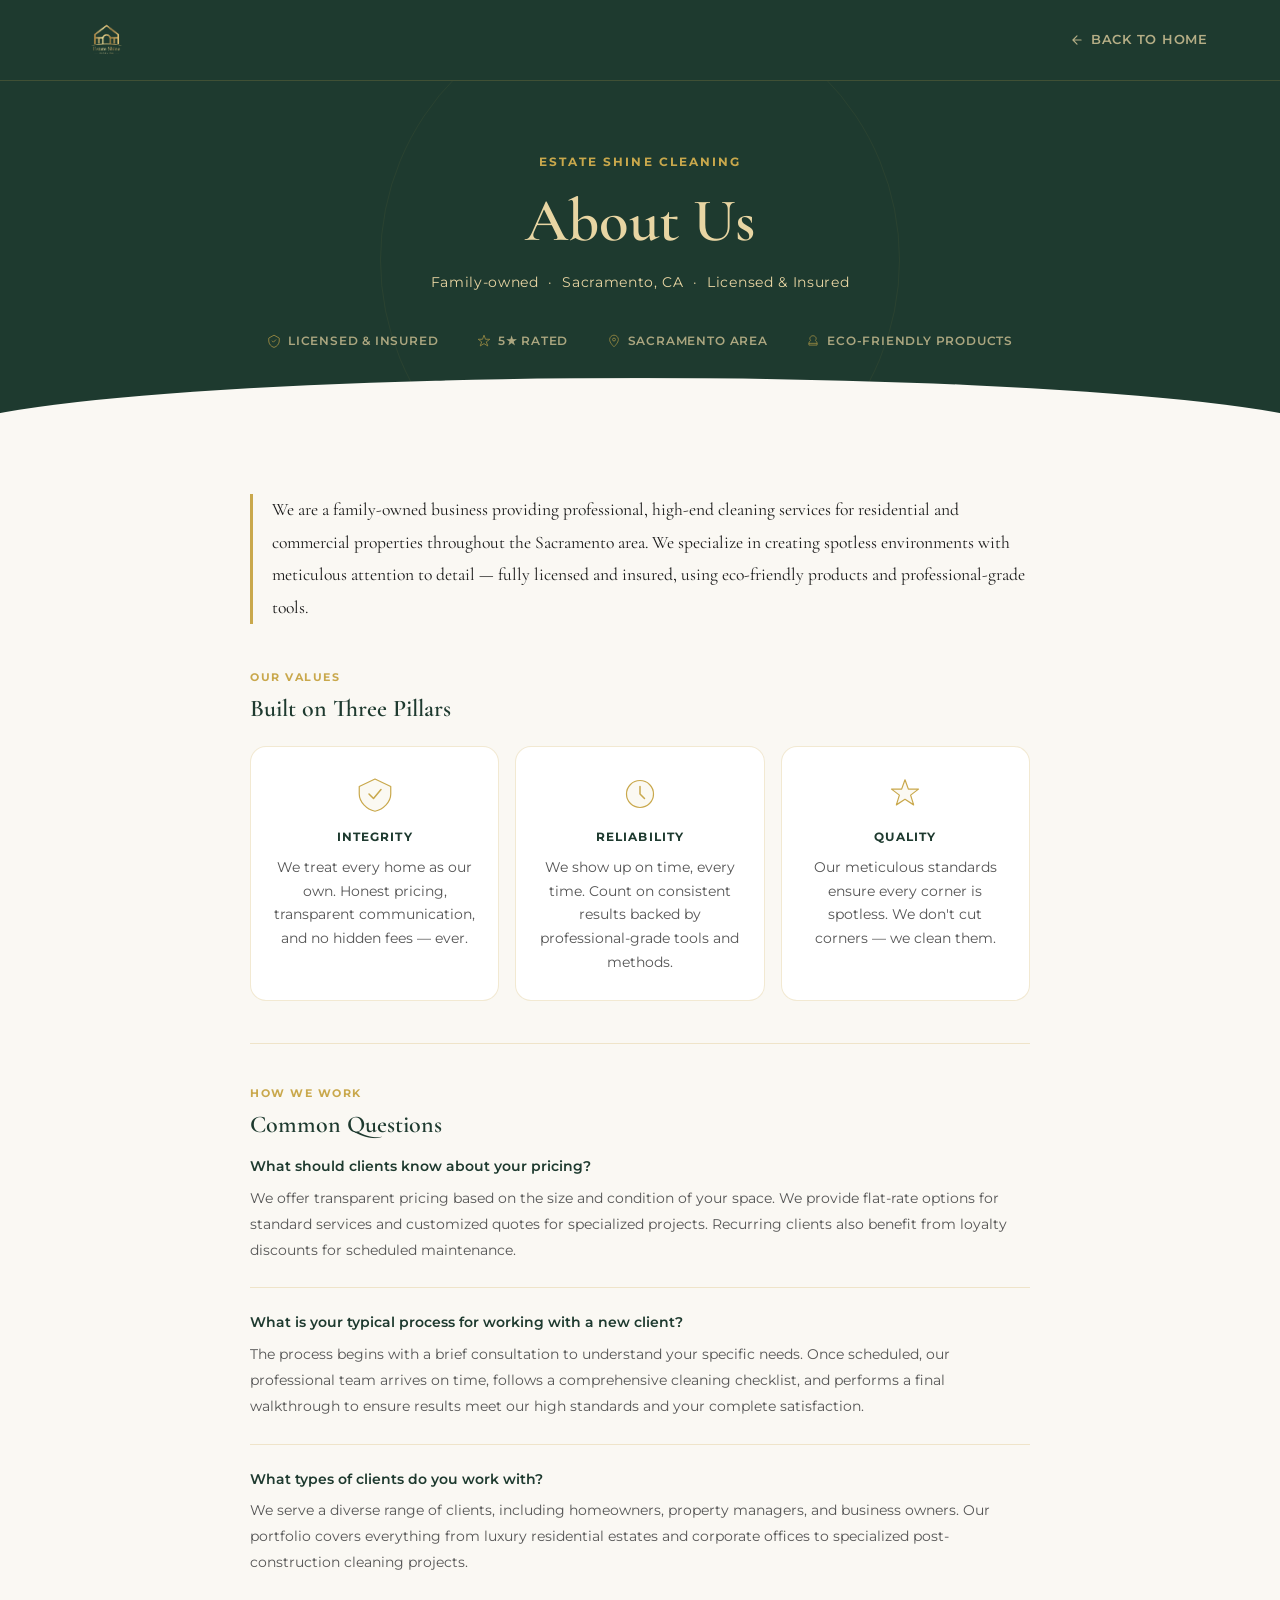
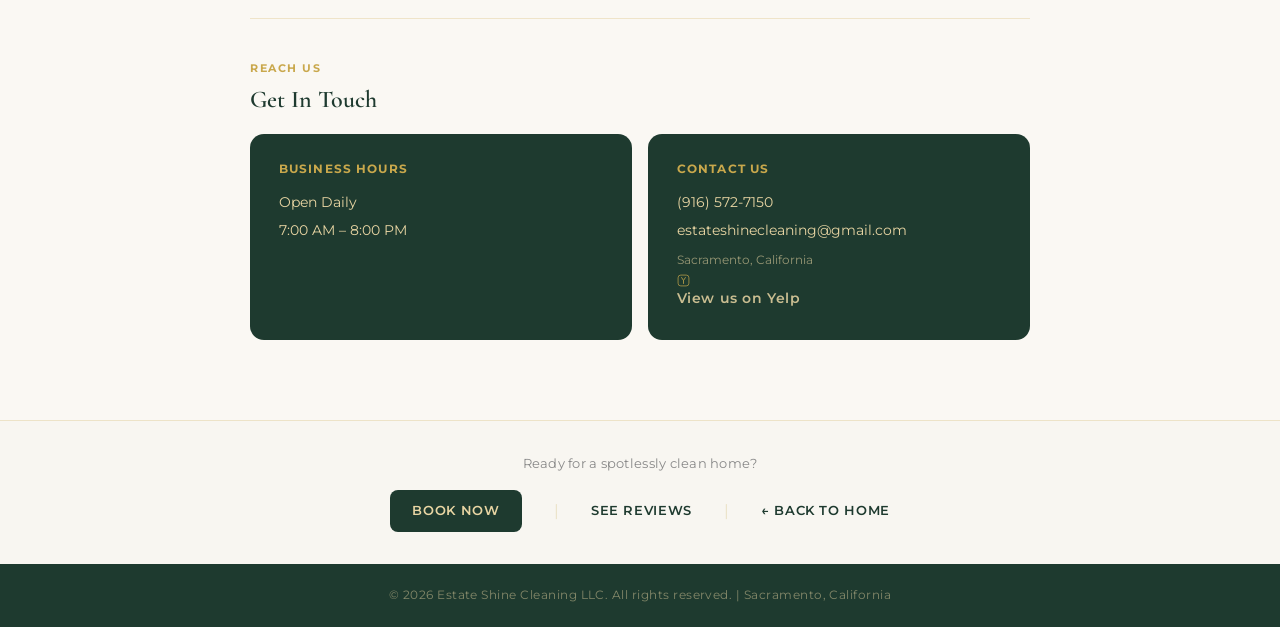
==== about-us.html @ bad4c937 "maybe last commit :)" ====
<!DOCTYPE html>
<html lang="en">
<head>
  <meta charset="UTF-8" />
  <meta name="viewport" content="width=device-width, initial-scale=1.0" />
  <meta name="description" content="About Estate Shine Cleaning — a family-owned, licensed and insured residential and commercial cleaning service based in Sacramento, CA." />
  <title>About Us | Estate Shine Cleaning</title>
  <link rel="icon" type="image/png" href="contnent/favicon.png">
  <link rel="apple-touch-icon" href="contnent/favicon.png">
  <link rel="preconnect" href="https://fonts.googleapis.com" />
  <link rel="preconnect" href="https://fonts.gstatic.com" crossorigin />
  <link href="https://fonts.googleapis.com/css2?family=Cormorant+Garamond:ital,wght@0,400;0,600;0,700;1,400;1,600;1,700&family=Montserrat:wght@300;400;500;600;700&display=swap" rel="stylesheet" />
  <link rel="stylesheet" href="style.css" />
  <style>
    /* ── Header ── */
    .legal-header {
      background: var(--color-green);
      padding: 0;
      position: sticky;
      top: 0;
      z-index: 100;
      border-bottom: 1px solid rgba(201, 168, 76, 0.2);
    }

    .legal-header__inner {
      max-width: var(--max-width);
      margin: 0 auto;
      padding: 0 2rem;
      height: 80px;
      display: flex;
      align-items: center;
      justify-content: space-between;
      gap: 1rem;
    }

    .legal-header__logo img {
      height: 48px;
      width: auto;
      display: block;
    }

    .legal-header__back {
      font-family: var(--font-sans);
      font-size: 0.8rem;
      font-weight: 600;
      letter-spacing: 0.06em;
      text-transform: uppercase;
      color: var(--color-gold-light);
      text-decoration: none;
      display: flex;
      align-items: center;
      gap: 7px;
      opacity: 0.75;
      transition: opacity var(--transition-fast), color var(--transition-fast);
    }

    .legal-header__back:hover {
      opacity: 1;
      color: var(--color-gold);
    }

    .legal-header__back svg { flex-shrink: 0; }

    /* ── Hero ── */
    .about-hero {
      background: var(--color-green);
      padding: 4.5rem 2rem 5.5rem;
      text-align: center;
      position: relative;
      overflow: hidden;
    }

    /* Decorative rings */
    .about-hero::before {
      content: '';
      position: absolute;
      top: 50%; left: 50%;
      transform: translate(-50%, -50%);
      width: 520px; height: 520px;
      border-radius: 50%;
      border: 1px solid rgba(201, 168, 76, 0.07);
      pointer-events: none;
    }

    /* Ellipse bottom transition */
    .about-hero::after {
      content: '';
      position: absolute;
      bottom: 0; left: 0; right: 0;
      height: 60px;
      background: var(--color-cream);
      clip-path: ellipse(55% 100% at 50% 100%);
    }

    .about-hero__eyebrow {
      font-family: var(--font-sans);
      font-size: 0.72rem;
      font-weight: 700;
      letter-spacing: 0.18em;
      text-transform: uppercase;
      color: var(--color-gold);
      margin-bottom: 1rem;
      display: block;
    }

    .about-hero__title {
      font-family: var(--font-serif);
      font-size: clamp(2.4rem, 5vw, 3.8rem);
      font-weight: 600;
      color: var(--color-gold-light);
      line-height: 1.12;
      margin-bottom: 1rem;
    }

    .about-hero__sub {
      font-family: var(--font-sans);
      font-size: 0.85rem;
      color: var(--color-gold-light);
      opacity: 0.55;
      letter-spacing: 0.05em;
    }

    /* Trust badges strip */
    .about-trust {
      display: flex;
      align-items: center;
      justify-content: center;
      flex-wrap: wrap;
      gap: 1.2rem 2.4rem;
      margin-top: 2.4rem;
      position: relative;
      z-index: 1;
    }

    .about-trust__badge {
      display: flex;
      align-items: center;
      gap: 7px;
      font-family: var(--font-sans);
      font-size: 0.72rem;
      font-weight: 600;
      letter-spacing: 0.07em;
      text-transform: uppercase;
      color: var(--color-gold-light);
      opacity: 0.7;
    }

    .about-trust__badge svg { flex-shrink: 0; }

    /* ── Body ── */
    .legal-body {
      background: var(--color-cream);
      padding: 3.5rem 2rem 5rem;
    }

    .legal-content {
      max-width: 780px;
      margin: 0 auto;
    }

    .legal-lead {
      font-family: var(--font-serif);
      font-size: 1.1rem;
      line-height: 1.85;
      color: var(--color-text-dark);
      border-left: 3px solid var(--color-gold);
      padding-left: 1.2rem;
      margin-bottom: 2.8rem;
    }

    .legal-section {
      margin-bottom: 2.6rem;
      padding-bottom: 2.6rem;
      border-bottom: 1px solid var(--color-border);
    }

    .legal-section:last-child {
      border-bottom: none;
      margin-bottom: 0;
      padding-bottom: 0;
    }

    .legal-section__number {
      font-family: var(--font-sans);
      font-size: 0.68rem;
      font-weight: 700;
      letter-spacing: 0.14em;
      text-transform: uppercase;
      color: var(--color-gold);
      margin-bottom: 0.4rem;
      display: block;
    }

    .legal-section__title {
      font-family: var(--font-serif);
      font-size: 1.5rem;
      font-weight: 600;
      color: var(--color-green);
      margin-bottom: 1rem;
      line-height: 1.3;
    }

    /* ── Pillars grid ── */
    .about-pillars {
      display: grid;
      grid-template-columns: repeat(3, 1fr);
      gap: 1rem;
      margin-top: 1.4rem;
    }

    .about-pillar {
      background: var(--color-white);
      border: 1px solid var(--color-border);
      border-radius: 16px;
      padding: 1.8rem 1.4rem 1.6rem;
      text-align: center;
      opacity: 0;
      transform: translateY(18px);
      transition: opacity 0.55s ease, transform 0.55s ease;
    }

    .about-pillar.is-visible { opacity: 1; transform: translateY(0); }
    .about-pillar:nth-child(2) { transition-delay: 0.1s; }
    .about-pillar:nth-child(3) { transition-delay: 0.2s; }

    .about-pillar__icon {
      margin-bottom: 0.9rem;
      display: flex;
      align-items: center;
      justify-content: center;
    }

    .about-pillar__title {
      font-family: var(--font-sans);
      font-size: 0.78rem;
      font-weight: 700;
      text-transform: uppercase;
      letter-spacing: 0.09em;
      color: var(--color-green);
      margin-bottom: 0.6rem;
    }

    .about-pillar__desc {
      font-family: var(--font-sans);
      font-size: 0.845rem;
      color: var(--color-text-mid);
      line-height: 1.75;
    }

    /* ── FAQ items ── */
    .about-faq {
      margin-top: 0.4rem;
    }

    .about-faq__item {
      margin-bottom: 1.5rem;
      padding-bottom: 1.5rem;
      border-bottom: 1px solid var(--color-border);
    }

    .about-faq__item:last-child {
      border-bottom: none;
      margin-bottom: 0;
      padding-bottom: 0;
    }

    .about-faq__q {
      font-family: var(--font-sans);
      font-size: 0.9rem;
      font-weight: 600;
      color: var(--color-green);
      margin-bottom: 0.5rem;
      line-height: 1.5;
    }

    .about-faq__a {
      font-family: var(--font-sans);
      font-size: 0.875rem;
      color: var(--color-text-mid);
      line-height: 1.85;
      margin: 0;
    }

    /* ── Contact cards ── */
    .about-contact-grid {
      display: grid;
      grid-template-columns: 1fr 1fr;
      gap: 1rem;
      margin-top: 1.2rem;
    }

    .about-contact-card {
      background: var(--color-green);
      border-radius: 14px;
      padding: 1.6rem 1.8rem;
    }

    .about-contact-card h4 {
      font-family: var(--font-sans);
      font-size: 0.72rem;
      font-weight: 700;
      text-transform: uppercase;
      letter-spacing: 0.1em;
      color: var(--color-gold);
      margin: 0 0 0.8rem;
    }

    .about-contact-card p,
    .about-contact-card a {
      font-family: var(--font-sans);
      font-size: 0.875rem;
      color: var(--color-gold-light);
      line-height: 1.7;
      margin: 0 0 0.25rem;
      display: block;
      text-decoration: none;
    }

    .about-contact-card a:hover { opacity: 0.75; }

    /* Yelp badge */
    .about-yelp-badge {
      display: inline-flex;
      align-items: center;
      gap: 7px;
      margin-top: 0.8rem;
      font-family: var(--font-sans);
      font-size: 0.78rem;
      font-weight: 600;
      letter-spacing: 0.04em;
      color: var(--color-gold);
      text-decoration: none;
      opacity: 0.85;
      transition: opacity var(--transition-fast);
    }

    .about-yelp-badge:hover { opacity: 1; }

    /* ── CTA bar ── */
    .legal-cta {
      background: var(--color-off-white);
      border-top: 1px solid var(--color-border);
      padding: 2rem;
      text-align: center;
    }

    .legal-cta p {
      font-family: var(--font-sans);
      font-size: 0.82rem;
      color: var(--color-text-light);
      margin-bottom: 1rem;
      letter-spacing: 0.02em;
    }

    .legal-cta__links {
      display: flex;
      align-items: center;
      justify-content: center;
      flex-wrap: wrap;
      gap: 1rem 2rem;
    }

    .legal-cta__links a {
      font-family: var(--font-sans);
      font-size: 0.8rem;
      font-weight: 600;
      letter-spacing: 0.05em;
      text-transform: uppercase;
      color: var(--color-green);
      text-decoration: none;
      transition: color var(--transition-fast);
    }

    .legal-cta__links a:hover { color: var(--color-gold); }

    .legal-cta__links .divider {
      color: var(--color-border);
      font-size: 1rem;
      user-select: none;
    }

    .legal-cta__links a.cta-primary {
      background: var(--color-green);
      color: var(--color-gold-light);
      padding: 0.65rem 1.4rem;
      border-radius: 8px;
      transition: background var(--transition-fast), color var(--transition-fast);
    }

    .legal-cta__links a.cta-primary:hover {
      background: var(--color-green-light);
      color: var(--color-gold);
    }

    /* ── Simple footer ── */
    .legal-footer {
      background: var(--color-green);
      padding: 1.4rem 2rem;
      text-align: center;
    }

    .legal-footer p {
      font-family: var(--font-sans);
      font-size: 0.74rem;
      color: var(--color-gold-light);
      opacity: 0.5;
      letter-spacing: 0.04em;
    }

    /* ─────────────────────────────────────────────────────────
       ANIMATIONS
    ───────────────────────────────────────────────────────── */
    @keyframes legalFadeUp {
      from { opacity: 0; transform: translateY(20px); }
      to   { opacity: 1; transform: translateY(0); }
    }

    .about-hero__eyebrow {
      opacity: 0;
      animation: legalFadeUp 0.6s ease forwards;
      animation-delay: 0.1s;
    }
    .about-hero__title {
      opacity: 0;
      animation: legalFadeUp 0.7s ease forwards;
      animation-delay: 0.25s;
    }
    .about-hero__sub {
      opacity: 0;
      animation: legalFadeUp 0.6s ease forwards;
      animation-delay: 0.4s;
    }
    .about-trust {
      opacity: 0;
      animation: legalFadeUp 0.6s ease forwards;
      animation-delay: 0.55s;
    }

    /* Scroll-reveal */
    .legal-lead,
    .legal-section {
      opacity: 0;
      transform: translateY(22px);
      transition: opacity 0.6s ease, transform 0.6s ease;
    }
    .legal-lead.is-visible,
    .legal-section.is-visible {
      opacity: 1;
      transform: translateY(0);
    }

    /* ─────────────────────────────────────────────────────────
       RESPONSIVE — tablet (≤ 767px)
    ───────────────────────────────────────────────────────── */
    @media (max-width: 767px) {
      /* Header */
      .legal-header__inner {
        height: 60px;
        padding: 0 1.2rem;
      }
      .legal-header__logo img { height: 36px; }
      .legal-header__back {
        font-size: 0.7rem;
        gap: 5px;
        letter-spacing: 0.04em;
      }

      /* Hero */
      .about-hero {
        padding: 2.8rem 1.4rem 4.8rem;
      }
      .about-hero::before { display: none; } /* hide decorative ring on mobile */

      /* Trust badges: 2-column grid for even alignment */
      .about-trust {
        display: grid;
        grid-template-columns: 1fr 1fr;
        gap: 0.65rem 0.8rem;
        margin-top: 2rem;
        max-width: 320px;
        margin-left: auto;
        margin-right: auto;
      }
      .about-trust__badge {
        font-size: 0.66rem;
        justify-content: flex-start;
        gap: 6px;
      }

      /* Body */
      .legal-body { padding: 2.4rem 1.2rem 3.5rem; }
      .legal-section {
        margin-bottom: 2rem;
        padding-bottom: 2rem;
      }
      .legal-lead {
        font-size: 0.975rem;
        margin-bottom: 2rem;
        padding-left: 1rem;
      }
      .legal-section__title { font-size: 1.2rem; }

      /* Pillars: single column, slight horizontal layout tweak */
      .about-pillars {
        grid-template-columns: 1fr;
        gap: 0.75rem;
      }
      .about-pillar {
        display: flex;
        align-items: center;
        text-align: left;
        gap: 1rem;
        padding: 1.2rem 1.4rem;
      }
      .about-pillar__icon { margin-bottom: 0; flex-shrink: 0; }
      .about-pillar__title { margin-bottom: 0.3rem; }
      .about-pillar:nth-child(2),
      .about-pillar:nth-child(3) { transition-delay: 0s; }

      /* FAQ */
      .about-faq__item {
        margin-bottom: 1.2rem;
        padding-bottom: 1.2rem;
      }

      /* Contact */
      .about-contact-grid { grid-template-columns: 1fr; }
      .about-contact-card a,
      .about-contact-card p {
        min-height: 28px;
        display: flex;
        align-items: center;
      }
      .about-yelp-badge {
        min-height: 40px;
        display: flex;
        align-items: center;
      }

      /* CTA */
      .legal-cta { padding: 1.8rem 1.2rem; }
      .legal-cta__links {
        flex-direction: column;
        align-items: stretch;
        gap: 0.5rem;
      }
      .legal-cta__links .divider { display: none; }
      .legal-cta__links a {
        border: 1px solid rgba(30, 58, 47, 0.18);
        border-radius: 10px;
        padding: 0;
        min-height: 52px;
        display: flex;
        align-items: center;
        justify-content: center;
        letter-spacing: 0.04em;
      }
      .legal-cta__links a.cta-primary { border-color: transparent; }
    }

    /* ─────────────────────────────────────────────────────────
       RESPONSIVE — phone (≤ 480px)
    ───────────────────────────────────────────────────────── */
    @media (max-width: 480px) {
      .about-hero { padding: 2.2rem 1rem 4.2rem; }
      .about-hero__title { font-size: clamp(1.9rem, 9.5vw, 2.4rem); }
      .about-hero__sub { opacity: 0.7; }

      .about-trust {
        max-width: 100%;
        gap: 0.55rem;
      }

      .legal-body { padding: 2rem 1rem 3rem; }
      .legal-lead {
        font-size: 0.94rem;
        line-height: 1.8;
      }
      .legal-section__title { font-size: 1.15rem; }

      .about-pillar { padding: 1rem 1.2rem; }
      .about-pillar__icon svg { width: 28px; height: 28px; }

      .about-faq__q { font-size: 0.875rem; }
      .about-faq__a { font-size: 0.845rem; line-height: 1.8; }

      .about-contact-card { padding: 1.3rem 1.4rem; }
      .legal-footer { padding: 1.2rem 1rem; }
    }

    /* ─────────────────────────────────────────────────────────
       RESPONSIVE — small phone (≤ 390px)
    ───────────────────────────────────────────────────────── */
    @media (max-width: 390px) {
      .legal-header__inner { padding: 0 1rem; }
      .about-hero { padding: 2rem 0.9rem 4rem; }
      .legal-body { padding: 1.8rem 0.9rem 2.8rem; }
      .about-trust { grid-template-columns: 1fr; max-width: none; }
      .about-trust__badge { justify-content: center; }
    }
  </style>
</head>
<body>

  <!-- ── Header ── -->
  <header class="legal-header">
    <div class="legal-header__inner">
      <a href="index.html" class="legal-header__logo" aria-label="Estate Shine Cleaning — Home">
        <img src="contnent/EstateShine-logo.png" alt="Estate Shine Cleaning" />
      </a>
      <a href="index.html" class="legal-header__back">
        <svg width="14" height="14" viewBox="0 0 24 24" fill="none" aria-hidden="true">
          <path d="M19 12H5M5 12L12 19M5 12L12 5" stroke="currentColor" stroke-width="2" stroke-linecap="round" stroke-linejoin="round"/>
        </svg>
        Back to Home
      </a>
    </div>
  </header>

  <!-- ── Hero ── -->
  <section class="about-hero">
    <span class="about-hero__eyebrow">Estate Shine Cleaning</span>
    <h1 class="about-hero__title">About Us</h1>
    <p class="about-hero__sub">Family-owned &nbsp;·&nbsp; Sacramento, CA &nbsp;·&nbsp; Licensed &amp; Insured</p>

    <div class="about-trust">
      <span class="about-trust__badge">
        <svg width="14" height="14" viewBox="0 0 24 24" fill="none" aria-hidden="true">
          <path d="M12 2L3 7V12C3 16.97 7.02 21.6 12 23C16.98 21.6 21 16.97 21 12V7L12 2Z" stroke="#C9A84C" stroke-width="1.6" stroke-linejoin="round"/>
          <path d="M9 12L11 14L15 10" stroke="#C9A84C" stroke-width="1.6" stroke-linecap="round" stroke-linejoin="round"/>
        </svg>
        Licensed &amp; Insured
      </span>
      <span class="about-trust__badge">
        <svg width="14" height="14" viewBox="0 0 24 24" fill="none" aria-hidden="true">
          <path d="M12 2L14.5 9H22L16 13.5L18.5 20.5L12 16.5L5.5 20.5L8 13.5L2 9H9.5L12 2Z" stroke="#C9A84C" stroke-width="1.5" stroke-linejoin="round"/>
        </svg>
        5&#x2605; Rated
      </span>
      <span class="about-trust__badge">
        <svg width="14" height="14" viewBox="0 0 24 24" fill="none" aria-hidden="true">
          <path d="M12 2C8 2 4.5 5.5 4.5 9.5C4.5 15 12 22 12 22C12 22 19.5 15 19.5 9.5C19.5 5.5 16 2 12 2Z" stroke="#C9A84C" stroke-width="1.5"/>
          <circle cx="12" cy="9.5" r="2.5" stroke="#C9A84C" stroke-width="1.5"/>
        </svg>
        Sacramento Area
      </span>
      <span class="about-trust__badge">
        <svg width="14" height="14" viewBox="0 0 24 24" fill="none" aria-hidden="true">
          <path d="M12 3C10 3 8 4 7 6C6 8 7 10 8 11C7 12 5 13.5 5 16H19C19 13.5 17 12 16 11C17 10 18 8 17 6C16 4 14 3 12 3Z" stroke="#C9A84C" stroke-width="1.5" stroke-linejoin="round"/>
          <path d="M5 16V19H19V16" stroke="#C9A84C" stroke-width="1.5" stroke-linecap="round" stroke-linejoin="round"/>
        </svg>
        Eco-Friendly Products
      </span>
    </div>
  </section>

  <!-- ── Body ── -->
  <main class="legal-body">
    <div class="legal-content">

      <p class="legal-lead">
        We are a family-owned business providing professional, high-end cleaning services for residential and commercial properties throughout the Sacramento area. We specialize in creating spotless environments with meticulous attention to detail — fully licensed and insured, using eco-friendly products and professional-grade tools.
      </p>

      <!-- Our Values -->
      <section class="legal-section">
        <span class="legal-section__number">Our Values</span>
        <h2 class="legal-section__title">Built on Three Pillars</h2>

        <div class="about-pillars">
          <div class="about-pillar">
            <div class="about-pillar__icon" aria-hidden="true">
              <svg width="36" height="36" viewBox="0 0 48 48" fill="none" xmlns="http://www.w3.org/2000/svg">
                <path d="M24 4L3 14V24C3 34.5 12.6 44.3 24 47C35.4 44.3 45 34.5 45 24V14L24 4Z" stroke="#C9A84C" stroke-width="1.6" stroke-linejoin="round" fill="rgba(201,168,76,0.07)"/>
                <path d="M16 24L22 30L32 18" stroke="#C9A84C" stroke-width="2" stroke-linecap="round" stroke-linejoin="round"/>
              </svg>
            </div>
            <div class="about-pillar__title">Integrity</div>
            <p class="about-pillar__desc">We treat every home as our own. Honest pricing, transparent communication, and no hidden fees — ever.</p>
          </div>
          <div class="about-pillar">
            <div class="about-pillar__icon" aria-hidden="true">
              <svg width="36" height="36" viewBox="0 0 48 48" fill="none" xmlns="http://www.w3.org/2000/svg">
                <circle cx="24" cy="24" r="18" stroke="#C9A84C" stroke-width="1.6" fill="rgba(201,168,76,0.07)"/>
                <path d="M24 14V24L30 30" stroke="#C9A84C" stroke-width="2" stroke-linecap="round" stroke-linejoin="round"/>
              </svg>
            </div>
            <div class="about-pillar__title">Reliability</div>
            <p class="about-pillar__desc">We show up on time, every time. Count on consistent results backed by professional-grade tools and methods.</p>
          </div>
          <div class="about-pillar">
            <div class="about-pillar__icon" aria-hidden="true">
              <svg width="36" height="36" viewBox="0 0 48 48" fill="none" xmlns="http://www.w3.org/2000/svg">
                <path d="M24 5L28.5 17.5H42L31.5 25.5L35.5 38.5L24 31L12.5 38.5L16.5 25.5L6 17.5H19.5L24 5Z" stroke="#C9A84C" stroke-width="1.6" stroke-linejoin="round" fill="rgba(201,168,76,0.07)"/>
              </svg>
            </div>
            <div class="about-pillar__title">Quality</div>
            <p class="about-pillar__desc">Our meticulous standards ensure every corner is spotless. We don't cut corners — we clean them.</p>
          </div>
        </div>
      </section>

      <!-- How We Work -->
      <section class="legal-section">
        <span class="legal-section__number">How We Work</span>
        <h2 class="legal-section__title">Common Questions</h2>

        <div class="about-faq">
          <div class="about-faq__item">
            <p class="about-faq__q">What should clients know about your pricing?</p>
            <p class="about-faq__a">We offer transparent pricing based on the size and condition of your space. We provide flat-rate options for standard services and customized quotes for specialized projects. Recurring clients also benefit from loyalty discounts for scheduled maintenance.</p>
          </div>
          <div class="about-faq__item">
            <p class="about-faq__q">What is your typical process for working with a new client?</p>
            <p class="about-faq__a">The process begins with a brief consultation to understand your specific needs. Once scheduled, our professional team arrives on time, follows a comprehensive cleaning checklist, and performs a final walkthrough to ensure results meet our high standards and your complete satisfaction.</p>
          </div>
          <div class="about-faq__item">
            <p class="about-faq__q">What types of clients do you work with?</p>
            <p class="about-faq__a">We serve a diverse range of clients, including homeowners, property managers, and business owners. Our portfolio covers everything from luxury residential estates and corporate offices to specialized post-construction cleaning projects.</p>
          </div>
        </div>
      </section>

      <!-- Hours & Contact -->
      <section class="legal-section">
        <span class="legal-section__number">Reach Us</span>
        <h2 class="legal-section__title">Get In Touch</h2>

        <div class="about-contact-grid">
          <div class="about-contact-card">
            <h4>Business Hours</h4>
            <p>Open Daily</p>
            <p>7:00 AM – 8:00 PM</p>
          </div>
          <div class="about-contact-card">
            <h4>Contact Us</h4>
            <a href="tel:+19165727150">(916) 572-7150</a>
            <a href="mailto:estateshinecleaning@gmail.com">estateshinecleaning@gmail.com</a>
            <p style="opacity:0.6;font-size:0.78rem;margin-top:6px">Sacramento, California</p>
            <a href="https://m.yelp.com/biz/eatate-shine-cleaning-sacramento" target="_blank" rel="noopener" class="about-yelp-badge">
              <svg width="13" height="13" viewBox="0 0 24 24" fill="none" aria-hidden="true">
                <rect x="2" y="2" width="20" height="20" rx="5" stroke="#C9A84C" stroke-width="1.5"/>
                <path d="M8.5 6.5L12 12V17.5M15.5 6.5L12 12" stroke="#C9A84C" stroke-width="1.7" stroke-linecap="round" stroke-linejoin="round"/>
              </svg>
              View us on Yelp
            </a>
          </div>
        </div>
      </section>

    </div>
  </main>

  <!-- ── CTA bar ── -->
  <section class="legal-cta">
    <p>Ready for a spotlessly clean home?</p>
    <div class="legal-cta__links">
      <a href="index.html#booking" class="cta-primary">Book Now</a>
      <span class="divider" aria-hidden="true">|</span>
      <a href="index.html#reviews">See Reviews</a>
      <span class="divider" aria-hidden="true">|</span>
      <a href="index.html">← Back to Home</a>
    </div>
  </section>

  <!-- ── Footer ── -->
  <footer class="legal-footer">
    <p>&copy; <span id="footer-year"></span> Estate Shine Cleaning LLC. All rights reserved. | Sacramento, California</p>
  </footer>

  <script>
    // Footer year
    const yearEl = document.getElementById('footer-year');
    if (yearEl) yearEl.textContent = new Date().getFullYear();

    // Scroll-reveal for sections
    const revealEls = document.querySelectorAll('.legal-lead, .legal-section');
    if ('IntersectionObserver' in window) {
      const observer = new IntersectionObserver((entries) => {
        entries.forEach(entry => {
          if (entry.isIntersecting) {
            entry.target.classList.add('is-visible');
            observer.unobserve(entry.target);
          }
        });
      }, { threshold: 0.08, rootMargin: '0px 0px -40px 0px' });
      revealEls.forEach(el => observer.observe(el));
    } else {
      revealEls.forEach(el => el.classList.add('is-visible'));
    }

    // Scroll-reveal for pillars (independent stagger)
    const pillars = document.querySelectorAll('.about-pillar');
    if ('IntersectionObserver' in window) {
      const pillarsObserver = new IntersectionObserver((entries) => {
        entries.forEach(entry => {
          if (entry.isIntersecting) {
            entry.target.classList.add('is-visible');
            pillarsObserver.unobserve(entry.target);
          }
        });
      }, { threshold: 0.1, rootMargin: '0px 0px -40px 0px' });
      pillars.forEach(p => pillarsObserver.observe(p));
    } else {
      pillars.forEach(p => p.classList.add('is-visible'));
    }
  </script>
</body>
</html>
---- style.css ----
/* ============================================================
   ESTATE SHINE CLEANING — style.css
   Mobile-First | CSS Variables | Grid/Flexbox | Minimalist
   ============================================================ */

/* ─── CSS CUSTOM PROPERTIES ─────────────────────────────────── */
:root {
  /* Brand Colors */
  --color-green:        #1E3A2F;   /* Deep Forest Green */
  --color-green-mid:    #2A4F3F;   /* Mid green (hover states) */
  --color-green-light:  #3A6B55;   /* Light green (accents) */
  --color-gold:         #C9A84C;   /* Polished Gold */
  --color-gold-light:   #E8D5A3;   /* Soft Beige / Cream Gold */
  --color-gold-dark:    #A8893C;   /* Darker gold (hover) */
  --color-white:        #FFFFFF;
  --color-off-white:    #F8F6F1;   /* Card backgrounds */
  --color-cream:        #FAF8F3;   /* Section alternate BG */
  --color-text-dark:    #1A1A1A;
  --color-text-mid:     #555555;
  --color-text-light:   #888888;
  --color-border:       rgba(201, 168, 76, 0.25);

  /* Typography */
  --font-serif:    'Cormorant Garamond', Georgia, serif;
  --font-sans:     'Montserrat', -apple-system, BlinkMacSystemFont, sans-serif;

  /* Spacing */
  --space-xs:   0.25rem;
  --space-sm:   0.5rem;
  --space-md:   1rem;
  --space-lg:   1.5rem;
  --space-xl:   2.5rem;
  --space-2xl:  4rem;
  --space-3xl:  6rem;

  /* Layout */
  --max-width:      1200px;
  --header-height:  110px;

  /* Transitions */
  --transition-fast:   150ms ease;
  --transition-base:   300ms ease;
  --transition-slow:   500ms ease;

  /* Shadows */
  --shadow-sm:   0 1px 4px rgba(0,0,0,0.08);
  --shadow-md:   0 4px 20px rgba(0,0,0,0.12);
  --shadow-gold: 0 4px 24px rgba(201,168,76,0.15);

  /* Border radius */
  --radius-sm:  4px;
  --radius-md:  8px;
  --radius-lg:  16px;
}

/* ─── RESET & BASE ───────────────────────────────────────────── */
*, *::before, *::after {
  box-sizing: border-box;
  margin: 0;
  padding: 0;
}

html {
  scroll-behavior: smooth;
  font-size: 16px;
  -webkit-text-size-adjust: 100%;
  overscroll-behavior: none;
}

body {
  font-family: var(--font-sans);
  font-weight: 400;
  color: var(--color-text-dark);
  background-color: var(--color-white);
  line-height: 1.6;
  overflow-x: hidden;
  overscroll-behavior: none;
}

img, svg { display: block; max-width: 100%; }
a { color: inherit; text-decoration: none; }
ul { list-style: none; }
button { cursor: pointer; border: none; background: none; font-family: inherit; }

/* Focus visible — accessible outlines */
:focus-visible {
  outline: 2px solid var(--color-gold);
  outline-offset: 3px;
  border-radius: var(--radius-sm);
}

/* ─── UTILITY CLASSES ────────────────────────────────────────── */
body.no-scroll {
  overflow: hidden;
}

.container {
  width: 100%;
  max-width: var(--max-width);
  margin: 0 auto;
  padding: 0 var(--space-lg);
}

.desktop-only { display: none; }

/* Section common styles */
.section-label {
  font-family: var(--font-sans);
  font-size: 0.7rem;
  font-weight: 600;
  letter-spacing: 3px;
  text-transform: uppercase;
  color: var(--color-gold);
  margin-bottom: var(--space-sm);
}

.section-heading {
  font-family: var(--font-serif);
  font-size: clamp(1.8rem, 4vw, 2.8rem);
  font-weight: 600;
  color: var(--color-green);
  line-height: 1.2;
  margin-bottom: var(--space-md);
}

.section-subtext {
  font-size: 0.9rem;
  color: var(--color-text-mid);
  max-width: 560px;
  margin-bottom: var(--space-xl);
  line-height: 1.7;
}

/* ─── BUTTONS ────────────────────────────────────────────────── */
.btn {
  display: inline-flex;
  align-items: center;
  justify-content: center;
  font-family: var(--font-sans);
  font-size: 0.72rem;
  font-weight: 600;
  letter-spacing: 2px;
  text-transform: uppercase;
  padding: 0.65rem 1.5rem;
  border-radius: var(--radius-sm);
  transition: all var(--transition-base);
  white-space: nowrap;
}

/* Outline gold button */
.btn--outline {
  border: 1px solid var(--color-gold);
  color: var(--color-gold);
  background: transparent;
}
.btn--outline:hover {
  background: var(--color-gold);
  color: var(--color-green);
  box-shadow: 0 4px 18px rgba(201,168,76,0.3);
}

/* Solid gold (featured) */
.btn--gold {
  background: var(--color-gold);
  border: none;
  color: var(--color-green);
  font-weight: 700;
  box-shadow: 0 4px 18px rgba(201,168,76,0.35);
  letter-spacing: 2.5px;
}
.btn--gold:hover {
  background: var(--color-gold-dark);
  transform: translateY(-1px);
  box-shadow: 0 8px 28px rgba(201,168,76,0.45);
}

/* Hero-specific outline (larger) */
.btn--gold-outline {
  border: 1px solid var(--color-gold);
  color: var(--color-gold);
  background: transparent;
  padding: 0.85rem 2.2rem;
  font-size: 0.72rem;
}
.btn--gold-outline:hover {
  background: var(--color-gold);
  color: var(--color-green);
}

/* ─── SLIDE-OUT MENU ─────────────────────────────────────────── */
.menu-overlay {
  position: fixed;
  inset: 0;
  background: rgba(0, 0, 0, 0.6);
  z-index: 998;
  opacity: 0;
  pointer-events: none;
  transition: opacity var(--transition-base);
}

.menu-overlay.is-active {
  opacity: 1;
  pointer-events: auto;
}

.slide-menu {
  position: fixed;
  top: 0;
  left: 0;
  width: min(360px, 90vw);
  height: 100dvh;
  background: rgba(10, 30, 20, 0.9);
  backdrop-filter: blur(16px) saturate(160%);
  -webkit-backdrop-filter: blur(16px) saturate(160%);
  border-right: 1px solid rgba(201, 168, 76, 0.2);
  z-index: 999;
  /* Footer controls bottom spacing; top is tightened so content fits without scrolling */
  padding: 20px 20px 0;
  display: flex;
  flex-direction: column;
  gap: 0;
  transform: translateX(-100%);
  transition: transform var(--transition-slow) cubic-bezier(0.4, 0, 0.2, 1);
}

.slide-menu.is-open {
  transform: translateX(0);
}

/* Close button (X) */
.menu-close {
  position: absolute;
  top: 1.2rem;
  right: 1.2rem;
  width: 36px;
  height: 36px;
  display: flex;
  flex-direction: column;
  justify-content: center;
  align-items: center;
  gap: 0;
}

.menu-close span {
  display: block;
  width: 22px;
  height: 1.5px;
  background: var(--color-gold);
  transition: transform var(--transition-base);
  position: absolute;
}
.menu-close span:first-child { transform: rotate(45deg); }
.menu-close span:last-child  { transform: rotate(-45deg); }

.slide-menu__logo {
  margin-top: 0.5rem;
}

.slide-menu__logo-img {
  height: 52px;
  width: auto;
  display: block;
  margin: 0.5rem auto 0;
}

.slide-menu__links {
  display: flex;
  flex-direction: column;
  align-items: center;
  margin-top: var(--space-lg);
  gap: 0;
  flex-grow: 1;
}

.slide-menu__links li a {
  display: block;
  font-family: var(--font-serif);
  font-size: 1.5rem;
  font-weight: 400;
  letter-spacing: 1px;
  color: var(--color-gold-light);
  padding: 0.45rem 0;
  text-align: center;
  border-bottom: none;
  transition: color var(--transition-fast), transform var(--transition-fast);
}

.slide-menu__links li a:hover,
.slide-menu__links li a:focus {
  color: var(--color-gold);
  transform: translateX(4px);
}

.slide-menu__footer {
  margin-top: auto;
  flex-shrink: 0;
  display: flex;
  flex-direction: column;
  align-items: center;
  gap: var(--space-sm);
  width: 100%;
  padding: 16px 20px;
  padding-bottom: max(20px, env(safe-area-inset-bottom));
}

.slide-menu__divider {
  width: 100%;
  height: 1px;
  background: rgba(201, 168, 76, 0.2);
  margin-bottom: var(--space-sm);
}

.slide-menu__book-btn {
  width: 100%;
  text-align: center;
  padding: 1rem 2rem;
  min-height: 52px;
  font-size: 0.82rem;
  letter-spacing: 2.5px;
  display: flex;
  align-items: center;
  justify-content: center;
}

.slide-menu__phone {
  font-size: 0.8rem;
  color: var(--color-gold-light);
  letter-spacing: 1px;
  opacity: 0.8;
  transition: opacity var(--transition-fast);
}

.slide-menu__phone:hover { opacity: 1; color: var(--color-gold); }

/* Secondary nav links (About / Legal) inside the slide menu */
.slide-menu__secondary-links {
  display: flex;
  flex-direction: row;
  flex-wrap: wrap;
  justify-content: center;
  gap: 0 20px;
  padding: 0 20px 4px;
  list-style: none;
  margin: 0;
}

.slide-menu__secondary-links li a {
  font-family: var(--font-sans);
  font-size: 0.72rem;
  font-weight: 500;
  letter-spacing: 0.06em;
  text-transform: uppercase;
  color: var(--color-gold-light);
  opacity: 0.55;
  padding: 4px 0;
  display: block;
  transition: opacity var(--transition-fast), color var(--transition-fast);
  white-space: nowrap;
}

.slide-menu__secondary-links li a:hover,
.slide-menu__secondary-links li a:focus {
  opacity: 1;
  color: var(--color-gold);
}

/* ─── HEADER ─────────────────────────────────────────────────── */
.site-header {
  position: relative;
  width: 100%;
  background: var(--color-green);
  border-bottom: 1px solid var(--color-border);
}

.header__inner {
  position: relative;
  display: flex;
  align-items: center;
  justify-content: space-between;
  gap: var(--space-md);
  height: var(--header-height);
  max-width: var(--max-width);
  margin: 0 auto;
  padding: 0 var(--space-lg);
}

/* ─── HAMBURGER BUTTON ────────────────────────────────────────── */
.hamburger {
  display: flex;
  flex-direction: column;
  justify-content: center;
  align-items: flex-start;
  gap: 5px;
  width: 44px;
  height: 44px;
  padding: 4px 0;
  flex-shrink: 0;
}

.hamburger__line {
  display: block;
  height: 1.5px;
  background: var(--color-gold);
  border-radius: 2px;
  transition: width var(--transition-fast), transform 300ms ease, opacity 300ms ease;
}
.hamburger__line:nth-child(1) { width: 24px; }
.hamburger__line:nth-child(2) { width: 18px; } /* shorter middle line — styled accent */
.hamburger__line:nth-child(3) { width: 24px; }

.hamburger:hover .hamburger__line { width: 24px !important; }

/* Hamburger → X morph when menu is open */
.hamburger.is-open .hamburger__line:nth-child(1) {
  transform: translateY(6.5px) rotate(45deg);
  width: 24px !important;
}
.hamburger.is-open .hamburger__line:nth-child(2) {
  opacity: 0;
}
.hamburger.is-open .hamburger__line:nth-child(3) {
  transform: translateY(-6.5px) rotate(-45deg);
  width: 24px !important;
}

/* ─── LOGO ───────────────────────────────────────────────────── */
.header__center {
  position: absolute;
  left: 50%;
  transform: translateX(-50%);
  display: flex;
  flex-direction: column;
  align-items: center;
  pointer-events: none;
  z-index: 1;
}
.header__center .logo {
  pointer-events: auto;
}

.logo {
  display: inline-flex;
  flex-direction: column;
  align-items: center;
  gap: 0.2rem;
  text-decoration: none;
}

.logo__icon {
  flex-shrink: 0;
  filter: drop-shadow(0 0 8px rgba(201, 168, 76, 0.2));
}

.logo__img {
  width: auto;
  height: 96px;
  object-fit: contain;
  display: block;
  margin: 0 auto;
}

/* ─── HEADER RIGHT ───────────────────────────────────────────── */
.header__right {
  display: flex;
  align-items: center;
  gap: var(--space-md);
  flex-shrink: 0;
}

/* Phone icon — gold circle matching hamburger */
.phone-icon {
  display: flex;
  align-items: center;
  justify-content: center;
  width: 44px;
  height: 44px;
  border-radius: 50%;
  background: var(--color-gold);
  transition: background var(--transition-fast), transform var(--transition-fast);
  flex-shrink: 0;
}

.phone-icon svg path { fill: var(--color-green); }

.phone-icon:hover {
  background: var(--color-gold-dark);
  transform: scale(1.06);
}

/* ─── HERO SECTION ───────────────────────────────────────────── */
.hero {
  position: relative;
  /* svh = viewport height with browser chrome visible — stable, never jumps */
  min-height: calc(100svh - var(--header-height));
  display: flex;
  align-items: center;
  overflow: hidden;
}

/* Pseudo-element holds the background image + gradient overlay.
   Being absolutely positioned and detached from the content box, it is
   unaffected by browser chrome show/hide reflows — eliminating the jump. */
.hero::before {
  content: '';
  position: absolute;
  inset: 0;
  z-index: 0;
  background:
    linear-gradient(to right, #0A1E14 0%, #0A1E14 40%, rgba(10, 30, 20, 0.65) 80%, rgba(10, 30, 20, 0.15) 100%),
    url('contnent/white-room.jpg') center right / cover no-repeat;
  /* background-attachment intentionally omitted (fixed is broken on iOS) */
}

/* Decorative background shapes — CSS art: wood/stone texture suggestion */
.hero__bg-shapes { position: absolute; inset: 0; pointer-events: none; }

.hero__shape {
  position: absolute;
  border-radius: 50%;
  opacity: 0.06;
}

.hero__shape--1 {
  width: 500px;
  height: 500px;
  background: radial-gradient(circle, var(--color-gold) 0%, transparent 70%);
  top: -100px;
  right: -100px;
}

.hero__shape--2 {
  width: 300px;
  height: 300px;
  background: radial-gradient(circle, var(--color-gold-light) 0%, transparent 70%);
  bottom: -50px;
  left: -50px;
  opacity: 0.04;
}

.hero__shape--3 {
  width: 200px;
  height: 600px;
  background: linear-gradient(180deg, transparent, rgba(201,168,76,0.08), transparent);
  top: 0;
  right: 20%;
  border-radius: 0;
  opacity: 1;
}

.hero__content {
  position: relative;
  z-index: 2;
  padding-top: var(--space-3xl);
  padding-bottom: var(--space-3xl);
}

.hero__heading {
  font-family: var(--font-serif);
  font-size: clamp(2rem, 6vw, 3.8rem);
  font-weight: 700;
  color: var(--color-gold);
  line-height: 1.15;
  margin-bottom: var(--space-lg);
  max-width: 720px;
}

.hero__heading em {
  font-style: italic;
  color: var(--color-gold-light);
}

.hero__subheadline {
  font-family: var(--font-sans);
  font-size: clamp(0.85rem, 1.8vw, 1rem);
  color: #F0F0F0;
  opacity: 1;
  max-width: 520px;
  line-height: 1.7;
  margin-bottom: var(--space-xl);
}

/* Trust Badges */
.trust-badges {
  display: flex;
  flex-wrap: wrap;
  gap: var(--space-md);
  margin-bottom: var(--space-xl);
}

.trust-badge {
  display: inline-flex;
  align-items: center;
  gap: 0.6rem;
  background: rgba(201, 168, 76, 0.1);
  border: 1px solid rgba(201, 168, 76, 0.3);
  border-radius: 6px;
  padding: 0.5rem 1.1rem;
  font-family: var(--font-sans);
  font-size: 0.72rem;
  font-weight: 600;
  letter-spacing: 1px;
  color: var(--color-gold-light);
  backdrop-filter: blur(8px);
}

.hero__cta { margin-top: 0; }

/* Scroll indicator */
.hero__scroll {
  position: absolute;
  bottom: var(--space-xl);
  left: 50%;
  transform: translateX(-50%);
  display: flex;
  flex-direction: column;
  align-items: center;
}

.hero__scroll-line {
  width: 1px;
  height: 40px;
  background: linear-gradient(to bottom, var(--color-gold), transparent);
  animation: scrollPulse 2s ease-in-out infinite;
}

@keyframes scrollPulse {
  0%, 100% { opacity: 0.2; transform: scaleY(1); }
  50%       { opacity: 0.8; transform: scaleY(1.1); }
}

/* ─── HOW IT WORKS ───────────────────────────────────────────── */
.how-it-works {
  background: #FAFAF8;
  padding: 100px 0;
  text-align: center;
  border-top: 1px solid rgba(201,168,76,0.08);
}

.hiw-steps {
  display: flex;
  flex-direction: column;
  align-items: center;
  gap: var(--space-xl);
}

.hiw-arrow { display: none; } /* visible on desktop */

.hiw-step {
  display: flex;
  flex-direction: column;
  align-items: center;
  max-width: 280px;
  text-align: center;
  gap: var(--space-md);
}

.hiw-step__number {
  font-family: var(--font-serif);
  font-size: 0.75rem;
  font-weight: 700;
  letter-spacing: 3px;
  color: var(--color-gold);
  opacity: 0.6;
}

.hiw-step__icon {
  width: 72px;
  height: 72px;
  border: 1px solid var(--color-border);
  border-radius: 50%;
  display: flex;
  align-items: center;
  justify-content: center;
  background: var(--color-white);
  box-shadow: var(--shadow-gold);
  transition: transform var(--transition-base), box-shadow var(--transition-base);
}

.hiw-step:hover .hiw-step__icon {
  transform: translateY(-4px);
  box-shadow: 0 8px 32px rgba(201, 168, 76, 0.25);
}

.hiw-step__title {
  font-family: var(--font-serif);
  font-size: 1.3rem;
  font-weight: 600;
  color: var(--color-green);
}

.hiw-step__desc {
  font-size: 0.85rem;
  color: var(--color-text-mid);
  line-height: 1.7;
}

/* ─── BLUEPRINT SECTION ──────────────────────────────────────── */
.blueprint-section {
  background: #F5F3EE;
  padding: 100px 0;
  border-top: 1px solid rgba(201,168,76,0.08);
}

.blueprint-wrapper {
  position: relative;
  width: 100%;
  margin-top: var(--space-md);
}

/* SVG floor plan */
.floor-plan {
  width: 100%;
  max-width: 680px;
  margin: 0 auto;
  border: 1px solid var(--color-border);
  border-radius: var(--radius-md);
  background: rgba(30, 58, 47, 0.03);
  display: block;
}

/* Zone interaction states */
.floor-zone {
  cursor: pointer;
  outline: none;
}

.floor-zone .zone-rect {
  transition: fill var(--transition-base), stroke var(--transition-base);
}

/* Always active on focus and .is-active */
.floor-zone:focus .zone-rect,
.floor-zone.is-active .zone-rect {
  fill: rgba(30, 58, 47, 0.12);
  stroke: var(--color-gold);
  stroke-width: 2.5;
}

.floor-zone:focus .zone-label,
.floor-zone.is-active .zone-label {
  font-weight: 700;
}

/* Hover only on real pointer devices — no phantom states on mobile */
@media (hover: hover) and (pointer: fine) {
  .floor-zone:hover .zone-rect {
    fill: rgba(30, 58, 47, 0.12);
    stroke: var(--color-gold);
    stroke-width: 2.5;
  }
  .floor-zone:hover .zone-label {
    font-weight: 700;
  }
}

/* Tooltip */
.blueprint-tooltip {
  position: absolute;
  top: 50%;
  left: 50%;
  transform: translate(-50%, -50%);
  width: min(240px, 85vw);
  background: rgba(20, 45, 35, 0.82);
  backdrop-filter: blur(16px) saturate(180%);
  -webkit-backdrop-filter: blur(16px) saturate(180%);
  border: 1px solid rgba(201, 168, 76, 0.5);
  border-radius: 14px;
  box-shadow: 0 8px 40px rgba(0,0,0,0.35), 0 0 0 1px rgba(201,168,76,0.08);
  padding: 1.25rem 1.4rem;
  opacity: 0;
  pointer-events: none;
  transition: opacity var(--transition-base), transform var(--transition-base);
  transform: translate(-50%, -50%) scale(0.95);
  z-index: 10;
}

.blueprint-tooltip.is-visible {
  opacity: 1;
  transform: translate(-50%, -50%) scale(1);
}

.blueprint-tooltip__header {
  margin-bottom: var(--space-md);
  padding-bottom: var(--space-sm);
  border-bottom: 1px solid var(--color-border);
}

.blueprint-tooltip__room {
  font-family: var(--font-sans);
  font-size: 0.68rem;
  font-weight: 700;
  letter-spacing: 2.5px;
  text-transform: uppercase;
  color: var(--color-gold);
}

.blueprint-tooltip__list {
  display: flex;
  flex-direction: column;
  gap: 0.4rem;
}

.blueprint-tooltip__list li {
  font-size: 0.78rem;
  color: var(--color-gold-light);
  display: flex;
  align-items: flex-start;
  gap: 0.5rem;
  line-height: 1.4;
}

.blueprint-tooltip__list li::before {
  content: '✓';
  color: var(--color-gold);
  font-size: 0.65rem;
  flex-shrink: 0;
  margin-top: 0.1rem;
}

.blueprint-hint {
  display: flex;
  align-items: center;
  justify-content: center;
  gap: 0.4rem;
  font-size: 0.72rem;
  color: var(--color-text-light);
  margin-top: var(--space-lg);
  letter-spacing: 0.5px;
}

/* ─── BEFORE / AFTER SLIDER ──────────────────────────────────── */
.before-after-section {
  background: #FAFAF8;
  padding: 100px 0;
  border-top: 1px solid rgba(201,168,76,0.08);
}

.slider-wrapper {
  width: 100%;
  max-width: 800px;
  margin: 0 auto;
  border-radius: var(--radius-lg);
  overflow: hidden;
  box-shadow: 0 20px 60px rgba(0,0,0,0.2), 0 4px 16px rgba(0,0,0,0.12);
}

.slider-container {
  position: relative;
  width: 100%;
  aspect-ratio: 16 / 9;
  overflow: hidden;
  cursor: ew-resize;
  user-select: none;
  -webkit-user-select: none;
  background: var(--color-green);
  touch-action: pan-y;
}

/* Image layers */
.slider-img {
  position: absolute;
  inset: 0;
  background-size: cover;
  background-position: center;
}

/* AFTER image — always full width beneath */
.slider-img--after {
  z-index: 1;
}

/* BEFORE image — clipped by JS via clip-path */
.slider-img--before {
  z-index: 2;
  clip-path: inset(0 50% 0 0);  /* initial 50% split */
}

/* Labels */
.slider-label {
  position: absolute;
  bottom: var(--space-md);
  font-family: var(--font-sans);
  font-size: 0.65rem;
  font-weight: 700;
  letter-spacing: 3px;
  text-transform: uppercase;
  color: var(--color-white);
  background: rgba(0, 0, 0, 0.4);
  padding: 0.3rem 0.7rem;
  border-radius: 100px;
  z-index: 3;
  backdrop-filter: blur(4px);
}

.slider-label--before { left: var(--space-md); }
.slider-label--after  { right: var(--space-md); }

/* Draggable handle */
.slider-handle {
  position: absolute;
  top: 0;
  bottom: 0;
  left: 50%;
  z-index: 4;
  transform: translateX(-50%);
  display: flex;
  flex-direction: column;
  align-items: center;
  justify-content: center;
  cursor: ew-resize;
}

.slider-handle__line {
  position: absolute;
  top: 0;
  bottom: 0;
  width: 2px;
  background: #ffffff;
  left: 50%;
  transform: translateX(-50%);
}

.slider-handle__btn {
  position: relative;
  z-index: 5;
  width: 44px;
  height: 44px;
  border-radius: 50%;
  background: #ffffff;
  display: flex;
  align-items: center;
  justify-content: center;
  box-shadow: 0 2px 16px rgba(0,0,0,0.25), 0 0 0 1px rgba(255,255,255,0.1);
  transition: transform var(--transition-fast);
  flex-shrink: 0;
}

.slider-handle:active .slider-handle__btn {
  transform: scale(0.95);
}

/* ─── SERVICES SECTION ───────────────────────────────────────── */
.services-section {
  background: #FFFFFF;
  padding: 100px 0;
  border-top: 1px solid rgba(201,168,76,0.08);
}

.services-grid {
  display: grid;
  grid-template-columns: 1fr;
  gap: var(--space-lg);
  margin-top: var(--space-md);
}

.service-card {
  position: relative;
  background: var(--color-off-white);
  border: 1px solid rgba(201, 168, 76, 0.12);
  border-top: 3px solid var(--color-gold);
  border-radius: var(--radius-md);
  padding: var(--space-xl);
  display: flex;
  flex-direction: column;
  gap: var(--space-md);
  transition: transform var(--transition-base), box-shadow var(--transition-base);
}

.service-card:hover {
  transform: translateY(-4px);
  box-shadow: var(--shadow-gold);
}

/* Featured Deep Clean card */
.service-card--featured {
  background: linear-gradient(135deg, var(--color-cream) 0%, rgba(201, 168, 76, 0.06) 100%);
  border: 1px solid var(--color-gold);
  border-top: 3px solid var(--color-gold);
  box-shadow: var(--shadow-gold);
}

.service-card__badge {
  position: absolute;
  top: -1px;
  right: var(--space-lg);
  background: var(--color-gold);
  color: var(--color-green);
  font-family: var(--font-sans);
  font-size: 0.6rem;
  font-weight: 700;
  letter-spacing: 1.5px;
  text-transform: uppercase;
  padding: 0.2rem 0.7rem;
  border-radius: 0 0 var(--radius-sm) var(--radius-sm);
}

.service-card__icon {
  width: 52px;
  height: 52px;
  border: 1px solid var(--color-border);
  border-radius: 50%;
  display: flex;
  align-items: center;
  justify-content: center;
  background: var(--color-white);
}

.service-card__title {
  font-family: var(--font-serif);
  font-size: 1.4rem;
  font-weight: 600;
  color: var(--color-green);
}

.service-card__desc {
  font-size: 0.83rem;
  color: var(--color-text-mid);
  line-height: 1.7;
}

.service-card__features {
  display: flex;
  flex-direction: column;
  gap: 0.35rem;
  flex: 1;
}

.service-card__features li {
  font-size: 0.78rem;
  color: var(--color-text-mid);
  display: flex;
  align-items: flex-start;
  gap: 0.5rem;
}

.service-card__features li::before {
  content: '—';
  color: var(--color-gold);
  flex-shrink: 0;
}

.service-card__price {
  font-family: var(--font-serif);
  font-size: 1.5rem;
  font-weight: 600;
  color: var(--color-green);
}

.service-card__price .price-placeholder {
  color: var(--color-gold);
}

.service-card__btn { align-self: flex-start; }

/* ─── BOOKING SECTION ────────────────────────────────────────── */
.booking-section {
  background: var(--color-green);
  padding: 100px 0;
  text-align: center;
}

.booking-widget-wrapper {
  margin: 0 auto;
  max-width: 800px;
  width: 100%;
  height: auto;
  background: var(--color-off-white);
  border-radius: var(--radius-lg);
  border: none; /* border moved to ::after so it renders above the iframe */
  position: relative;
  overflow: hidden; /* clips iframe corners to match border-radius */
}

/* Visual border rendered on top of the iframe — pointer-events: none so
   clicks pass straight through to the form on both desktop and mobile */
.booking-widget-wrapper::after {
  content: '';
  position: absolute;
  inset: 0;
  border-radius: var(--radius-lg);
  border: 1px solid var(--color-border);
  pointer-events: none;
  z-index: 20; /* above the mobile tap overlay (z-index: 10) */
}

/* Invisible tap overlay — desktop: hidden; mobile: covers the iframe */
.booking-mobile-overlay {
  display: none;
}

@media (max-width: 767px) {
  .booking-mobile-overlay {
    display: block;
    position: absolute;
    inset: 0;
    z-index: 10;
    background: transparent;
    cursor: pointer;
  }
}

/* ── Mobile booking CTA (shown only on mobile, hidden on desktop) ── */
.booking-mobile-cta {
  display: none;
}

@media (max-width: 767px) {
  /* Hide the iframe wrapper entirely on mobile */
  .booking-widget-wrapper {
    display: none;
  }

  /* Show the mobile CTA block */
  .booking-mobile-cta {
    display: flex;
    flex-direction: column;
    align-items: center;
    gap: 16px;
    padding: 40px 24px;
    text-align: center;
  }

  .booking-mobile-cta__hint {
    font-family: var(--font-sans);
    font-size: 0.72rem;
    font-weight: 600;
    letter-spacing: 2px;
    text-transform: uppercase;
    color: var(--color-gold-light);
    margin: 0;
    opacity: 0.85;
  }

  .booking-mobile-cta__btn {
    display: inline-flex;
    align-items: center;
    justify-content: center;
    gap: 10px;
    width: 100%;
    max-width: 380px;
    padding: 20px 28px;
    background: var(--color-gold);
    color: var(--color-green);
    font-family: var(--font-sans);
    font-size: 1rem;
    font-weight: 700;
    letter-spacing: 0.5px;
    text-decoration: none;
    border-radius: 50px;
    box-shadow: 0 8px 32px rgba(212, 175, 55, 0.35), 0 2px 8px rgba(0, 0, 0, 0.15);
    will-change: transform;
    animation: bookingPulse 2.8s ease-in-out infinite;
  }

  .booking-mobile-cta__btn:active {
    animation: none;
    transform: scale(0.97);
    box-shadow: 0 4px 16px rgba(212, 175, 55, 0.25);
  }

  @keyframes bookingPulse {
    0%, 100% {
      transform: scale(1);
      box-shadow: 0 8px 32px rgba(212, 175, 55, 0.35), 0 2px 8px rgba(0, 0, 0, 0.15);
    }
    50% {
      transform: scale(1.03);
      box-shadow: 0 12px 48px rgba(212, 175, 55, 0.55), 0 4px 16px rgba(0, 0, 0, 0.12);
    }
  }

  .booking-mobile-cta__sub {
    font-family: var(--font-sans);
    font-size: 0.78rem;
    color: var(--color-gold-light);
    margin: 0;
    opacity: 0.65;
  }
}

/* ─── SCROLL-REVEAL ANIMATIONS ───────────────────────────────── */
.reveal {
  opacity: 0;
  transform: translateY(28px);
  transition: opacity 0.65s ease, transform 0.65s ease;
}

.reveal.is-revealed {
  opacity: 1;
  transform: translateY(0);
}

.reveal--delay-1 { transition-delay: 0.1s; }
.reveal--delay-2 { transition-delay: 0.22s; }
.reveal--delay-3 { transition-delay: 0.34s; }

/* ─── FOOTER ─────────────────────────────────────────────────── */
.site-footer {
  background: var(--color-green);
  border-top: 1px solid var(--color-border);
  color: var(--color-gold-light);
}

.footer__inner {
  display: grid;
  grid-template-columns: 1fr;
  gap: var(--space-2xl);
  padding-top: var(--space-3xl);
  padding-bottom: var(--space-xl);
}

.footer__brand {
  display: flex;
  flex-direction: column;
  gap: var(--space-lg);
}

.footer__tagline {
  font-size: 0.82rem;
  color: var(--color-gold-light);
  opacity: 0.75;
  line-height: 1.7;
  max-width: 320px;
}

.footer__social {
  display: flex;
  gap: var(--space-md);
}

.footer__social-link {
  display: flex;
  align-items: center;
  justify-content: center;
  width: 38px;
  height: 38px;
  border: 1px solid var(--color-border);
  border-radius: 50%;
  transition: border-color var(--transition-fast), background var(--transition-fast);
}

.footer__social-link:hover {
  border-color: var(--color-gold);
  background: rgba(201, 168, 76, 0.08);
}

.footer__social-link--yelp {
  width: auto;
  border-radius: 8px;
  padding: 0 11px;
  gap: 6px;
  font-family: var(--font-sans);
  font-size: 0.72rem;
  font-weight: 700;
  letter-spacing: 0.07em;
  text-transform: uppercase;
  color: var(--color-gold);
}

.footer__col-heading {
  font-family: var(--font-sans);
  font-size: 0.65rem;
  font-weight: 700;
  letter-spacing: 3px;
  text-transform: uppercase;
  color: var(--color-gold);
  margin-bottom: var(--space-lg);
}

.footer__nav ul {
  display: flex;
  flex-direction: column;
  gap: 0.6rem;
}

.footer__nav a {
  font-size: 0.83rem;
  color: var(--color-gold-light);
  opacity: 0.75;
  transition: opacity var(--transition-fast), color var(--transition-fast);
}

.footer__nav a:hover {
  opacity: 1;
  color: var(--color-gold);
}

.footer__contact {
  display: flex;
  flex-direction: column;
  gap: 0.6rem;
}

.footer__contact p {
  font-size: 0.83rem;
  color: var(--color-gold-light);
  opacity: 0.8;
}

.footer__contact a {
  color: var(--color-gold-light);
  transition: color var(--transition-fast);
}

.footer__contact a:hover { color: var(--color-gold); }

/* SEO ZIP block */
.footer__seo-block {
  border-top: 1px solid rgba(201, 168, 76, 0.08);
  padding: var(--space-md) 0;
  margin-top: var(--space-md);
}

.footer__seo-text {
  font-size: 0.72rem;
  color: var(--color-gold-light);
  opacity: 0.4;
  line-height: 1.8;
  text-align: center;
}

.footer__seo-text strong { opacity: 0.7; }

/* Copyright */
.footer__copyright {
  border-top: 1px solid rgba(201, 168, 76, 0.08);
  padding: var(--space-lg) 0;
  text-align: center;
}

.footer__copyright p {
  font-size: 0.72rem;
  color: var(--color-gold-light);
  opacity: 0.4;
}

/* ─── RESPONSIVE: MOBILE (max 767px) ────────────────────────── */
@media (max-width: 767px) {
  /* Stable height — svh locks to viewport-with-chrome so bar toggling never resizes */
  .hero {
    min-height: 100svh;
    align-items: center;
    justify-content: center;
    flex-direction: column;
  }

  .hero::before {
    background:
      linear-gradient(to bottom, #0A1E14 0%, #0A1E14 30%, rgba(10, 30, 20, 0.65) 70%, rgba(10, 30, 20, 0.92) 100%),
      url('contnent/white-room.jpg') center / cover no-repeat;
  }

  /* Hide all decorative shapes and the scroll indicator on mobile */
  .hero__bg-shapes,
  .hero__scroll {
    display: none;
  }

  /* Tighter content padding */
  .hero__content {
    padding-top: var(--space-lg);
    padding-bottom: var(--space-lg);
  }

  /* Slightly smaller headline so it stays on 2 lines */
  .hero__heading {
    font-size: 2.2rem;
    margin-bottom: var(--space-md);
    line-height: 1.2;
  }

  /* Tighter subheadline gap */
  .hero__subheadline {
    margin-bottom: var(--space-md);
    font-size: 0.88rem;
  }

  /* Stack badges vertically and shrink padding so they never crowd the CTA */
  .trust-badges {
    flex-direction: column;
    align-items: flex-start;
    gap: var(--space-sm);
    margin-bottom: var(--space-lg);
  }

  .trust-badge {
    font-size: 0.68rem;
    padding: 0.4rem 0.85rem;
  }
  .how-it-works,
  .blueprint-section,
  .before-after-section,
  .services-section,
  .booking-section {
    padding: 60px 0;
  }

}

/* ─── RESPONSIVE: TABLET (768px+) ───────────────────────────── */
@media (min-width: 768px) {

  .desktop-only { display: inline; }

  .hiw-steps {
    flex-direction: row;
    align-items: flex-start;
    justify-content: center;
    gap: 0;
  }

  .hiw-arrow {
    display: flex;
    align-items: center;
    padding: 0 var(--space-md);
    padding-bottom: 3rem; /* align with icon center */
    flex-shrink: 0;
  }

  .hiw-step { max-width: 220px; }

  .services-grid {
    grid-template-columns: repeat(3, 1fr);
  }

  .footer__inner {
    grid-template-columns: 1.5fr 1fr 1fr;
  }
}

/* ─── RESPONSIVE: DESKTOP (1024px+) ─────────────────────────── */
@media (min-width: 1024px) {

  .hiw-step { max-width: 260px; }

  .blueprint-tooltip {
    position: absolute;
    /* JS controls positioning on desktop — offset from cursor */
    transform: none;
    top: auto;
    left: auto;
  }

  .blueprint-tooltip.is-visible {
    transform: none;
  }
}

/* ─── REDUCED MOTION ─────────────────────────────────────────── */
@media (prefers-reduced-motion: reduce) {
  *, *::before, *::after {
    animation-duration: 0.01ms !important;
    transition-duration: 0.01ms !important;
  }

  html { scroll-behavior: auto; }

  .reveal { opacity: 1; transform: none; transition: none; }
}

/* ─────────────────────────────────────────────────────────────
   8. REVIEWS MODAL — 3D Curved Carousel
───────────────────────────────────────────────────────────── */

/* Outer shell: centered floating modal */
.reviews-modal {
  position: fixed;
  top: 50%;
  left: 50%;
  transform: translate(-50%, -50%) scale(0.95);
  z-index: 1000;
  width: min(700px, 96vw);
  opacity: 0;
  pointer-events: none;
  transition: opacity 0.3s ease, transform 0.3s ease;
}

/* Force [hidden] to win over author display rules */
.reviews-modal[hidden] { display: none; }

.reviews-modal.is-open {
  opacity: 1;
  pointer-events: auto;
  transform: translate(-50%, -50%) scale(1);
}

/* White box — perspective root for 3D children */
.reviews-modal__box {
  background: #f9f8f3;
  border-radius: 24px;
  box-shadow: 0 12px 60px rgba(0, 0, 0, 0.24), 0 4px 16px rgba(0, 0, 0, 0.08);
  padding: 28px 0 22px;
  display: flex;
  flex-direction: column;
  gap: 4px;
  perspective: 1200px;
}

/* Header */
.reviews-modal__header {
  display: flex;
  align-items: center;
  justify-content: space-between;
  padding-inline: 28px;
  gap: 16px;
  margin-bottom: 8px;
}

.reviews-modal__title {
  font-family: var(--font-serif);
  font-size: 1.3rem;
  font-weight: 600;
  color: var(--color-green);
  margin: 0;
  line-height: 1.3;
}

.reviews-modal__close {
  flex-shrink: 0;
  width: 36px;
  height: 36px;
  border-radius: 50%;
  border: 1px solid var(--color-border);
  background: transparent;
  color: var(--color-text-mid);
  cursor: pointer;
  display: flex;
  align-items: center;
  justify-content: center;
  transition: background var(--transition-fast), color var(--transition-fast);
}

.reviews-modal__close:hover,
.reviews-modal__close:focus-visible {
  background: var(--color-off-white);
  color: var(--color-text-dark);
  outline: 2px solid var(--color-gold);
  outline-offset: 2px;
}

/* Stage: arrows + scrollable viewport in a row */
.reviews-modal__stage {
  display: flex;
  align-items: center;
}

/* ── Carousel viewport (native scroll + snap) ── */
.carousel-viewport {
  flex: 1;
  overflow-x: auto;
  scroll-snap-type: x mandatory;
  scroll-behavior: smooth;
  -webkit-overflow-scrolling: touch;
  display: flex;
  touch-action: pan-x;
  /* hide scrollbar cross-browser */
  scrollbar-width: none;
  -ms-overflow-style: none;
}

.carousel-viewport::-webkit-scrollbar {
  display: none;
}

/* ── Track: flex row of cards ── */
.carousel-track {
  display: flex;
  align-items: center;
  gap: 16px;
  padding-block: 28px;
  /* padding-inline set by JS to center first/last cards */
}

/* ── Individual review card ── */
.review-card {
  flex-shrink: 0;
  width: 320px;
  max-width: 85vw;
  background: var(--color-white);
  border-radius: 16px;
  padding: 24px;
  box-shadow: 0 4px 20px rgba(0, 0, 0, 0.09), 0 1px 4px rgba(0, 0, 0, 0.05);
  scroll-snap-align: center;
  /* 3D curve transitions — short duration so it doesn't fight thumb movement */
  transition: transform 0.1s ease-out, opacity 0.1s ease-out;
  will-change: transform, opacity;
  backface-visibility: hidden;
  transform: translateZ(0);
  display: flex;
  flex-direction: column;
  gap: 16px;
  text-align: left;
}

/* Reviewer row */
.reviews-modal__reviewer {
  display: flex;
  align-items: center;
  gap: 12px;
}

/* Avatar circle with initial */
.reviews-modal__avatar {
  width: 50px;
  height: 50px;
  border-radius: 50%;
  border: 2px solid var(--color-gold-light);
  flex-shrink: 0;
  background: var(--color-green);
  color: var(--color-gold);
  font-family: var(--font-serif);
  font-size: 1.25rem;
  font-weight: 600;
  display: flex;
  align-items: center;
  justify-content: center;
  user-select: none;
}

.reviews-modal__reviewer-info {
  display: flex;
  flex-direction: column;
  gap: 2px;
  flex: 1;
}

.reviews-modal__name {
  font-family: var(--font-sans);
  font-size: 0.88rem;
  font-weight: 700;
  color: var(--color-text-dark);
}

.reviews-modal__city {
  font-family: var(--font-sans);
  font-size: 0.76rem;
  color: var(--color-text-light);
  letter-spacing: 0.03em;
}

.reviews-modal__stars {
  display: flex;
  align-items: center;
  gap: 3px;
  color: #FFC107;
  font-size: 1rem;
  line-height: 1;
  flex-shrink: 0;
}

.reviews-modal__rating-num {
  font-family: var(--font-sans);
  font-size: 0.78rem;
  font-weight: 600;
  color: var(--color-text-mid);
  margin-left: 2px;
}

.reviews-modal__text {
  font-family: var(--font-serif);
  font-size: 1.02rem;
  line-height: 1.5;
  color: var(--color-text-dark);
  font-style: italic;
  border-left: 3px solid var(--color-gold);
  padding-left: 16px;
  margin: 0;
  white-space: normal;
  overflow-wrap: break-word;
}

/* Counter */
.reviews-modal__counter {
  font-family: var(--font-sans);
  font-size: 0.78rem;
  color: var(--color-text-light);
  text-align: center;
  letter-spacing: 0.06em;
  margin: 4px 0 0;
}

/* ── Arrow buttons (gold, flanking the viewport) ── */
.carousel-arrow {
  flex-shrink: 0;
  width: 40px;
  height: 40px;
  border-radius: 50%;
  border: 1.5px solid #FFC107;
  background: transparent;
  color: #FFC107;
  cursor: pointer;
  display: flex;
  align-items: center;
  justify-content: center;
  transition: background var(--transition-fast), color var(--transition-fast);
  margin: 0 10px;
  z-index: 2;
}

.carousel-arrow:hover,
.carousel-arrow:focus-visible {
  background: #FFC107;
  color: var(--color-white);
  outline: 2px solid var(--color-green);
  outline-offset: 2px;
}

/* Hide arrows on mobile — touch swipe handles navigation */
@media (max-width: 767px) {
  .carousel-arrow {
    display: none;
  }
}

/* Mobile tweaks */
@media (max-width: 480px) {
  .reviews-modal__box {
    padding: 22px 0 18px;
  }

  .reviews-modal__header {
    padding-inline: 20px;
  }

  .reviews-modal__title {
    font-size: 1.1rem;
  }

  .review-card {
    padding: 20px;
  }

  .reviews-modal__text {
    font-size: 0.95rem;
  }
}

/* ── Floating Book Now CTA ───────────────────────── */
.floating-book-btn {
  position: fixed;
  bottom: 40px;
  right: 40px;
  z-index: 9999;
  display: inline-flex;
  align-items: center;
  gap: 8px;
  padding: 14px 28px;
  background: #D4AF37;
  color: #0A1E14;
  font-family: var(--font-sans);
  font-size: 0.72rem;
  font-weight: 600;
  letter-spacing: 2px;
  text-transform: uppercase;
  text-decoration: none;
  border-radius: 50px;
  box-shadow: 0 4px 15px rgba(0, 0, 0, 0.2);
  transition: all 0.3s ease;
  opacity: 1;
  visibility: visible;
  pointer-events: auto;
  transform: translateY(0);
}

.floating-book-btn.hidden {
  opacity: 0;
  visibility: hidden;
  pointer-events: none;
  transform: translateY(20px);
}

.floating-book-btn:hover {
  transform: translateY(-3px);
  box-shadow: 0 8px 25px rgba(0, 0, 0, 0.25);
}

.floating-book-btn:active {
  transform: scale(0.95);
}

@media (max-width: 768px) {
  .floating-book-btn {
    bottom: 20px;
    right: 20px;
    padding: 12px 20px;
  }
}

/* ── FAQ Modal ───────────────────────────────────── */
.faq-modal {
  position: fixed;
  top: 50%;
  left: 50%;
  transform: translate(-50%, -50%) scale(0.95);
  z-index: 1000;
  width: min(600px, 96vw);
  opacity: 0;
  pointer-events: none;
  transition: opacity 0.3s ease, transform 0.3s ease;
}

.faq-modal[hidden] { display: none; }

.faq-modal.is-open {
  opacity: 1;
  pointer-events: auto;
  transform: translate(-50%, -50%) scale(1);
}

.faq-modal__box {
  background: var(--color-off-white);
  border-radius: 24px;
  box-shadow: 0 12px 60px rgba(0, 0, 0, 0.24), 0 4px 16px rgba(0, 0, 0, 0.08);
  padding: 28px 0 8px;
  display: flex;
  flex-direction: column;
}

.faq-modal__header {
  display: flex;
  align-items: center;
  justify-content: space-between;
  padding-inline: 28px;
  gap: 16px;
  margin-bottom: 16px;
}

.faq-modal__title {
  font-family: var(--font-serif);
  font-size: 1.3rem;
  font-weight: 600;
  color: var(--color-green);
  margin: 0;
  line-height: 1.3;
}

.faq-modal__close {
  flex-shrink: 0;
  width: 36px;
  height: 36px;
  border-radius: 50%;
  border: 1px solid var(--color-border);
  background: transparent;
  color: var(--color-text-mid);
  cursor: pointer;
  display: flex;
  align-items: center;
  justify-content: center;
  transition: background var(--transition-fast), color var(--transition-fast);
}

.faq-modal__close:hover,
.faq-modal__close:focus-visible {
  background: var(--color-off-white);
  color: var(--color-text-dark);
  outline: 2px solid var(--color-gold);
  outline-offset: 2px;
}

.faq-modal__body {
  padding-inline: 28px;
  padding-bottom: 20px;
  max-height: 70vh;
  overflow-y: auto;
}

/* ── Accordion items ── */
.faq-item {
  border-bottom: 1px solid var(--color-border);
}

.faq-item:last-child {
  border-bottom: none;
}

.faq-question {
  width: 100%;
  display: flex;
  align-items: center;
  justify-content: space-between;
  gap: 12px;
  padding: 16px 0;
  background: none;
  border: none;
  font-family: var(--font-sans);
  font-size: 0.9rem;
  font-weight: 600;
  color: var(--color-green);
  text-align: left;
  cursor: pointer;
  user-select: none;
}

.faq-question:focus-visible {
  outline: 2px solid var(--color-gold);
  outline-offset: 2px;
  border-radius: 4px;
}

.faq-chevron {
  flex-shrink: 0;
  color: var(--color-gold);
  transition: transform 0.3s ease;
}

.faq-item.is-open .faq-chevron {
  transform: rotate(180deg);
}

/* CSS Grid height trick for smooth open/close */
.faq-answer-wrapper {
  display: grid;
  grid-template-rows: 0fr;
  transition: grid-template-rows 0.3s ease;
}

.faq-item.is-open .faq-answer-wrapper {
  grid-template-rows: 1fr;
}

.faq-answer-inner {
  overflow: hidden;
  padding-top: 0;
  padding-bottom: 0;
  transition: padding 0.3s ease;
}

.faq-item.is-open .faq-answer-inner {
  padding-top: 10px;
  padding-bottom: 16px;
}

.faq-answer-inner p {
  font-family: var(--font-sans);
  font-size: 0.88rem;
  color: var(--color-text-mid);
  line-height: 1.7;
  margin: 0;
}

@media (max-width: 480px) {
  .faq-modal__header,
  .faq-modal__body {
    padding-inline: 20px;
  }

  .faq-modal__title {
    font-size: 1.1rem;
  }
}


/* ============================================================
   INFO MODALS — Privacy Policy, Terms & Conditions, About Us
   Reuse the same scale-in animation and overlay as .faq-modal
   ============================================================ */

.info-modal {
  position: fixed;
  top: 50%;
  left: 50%;
  transform: translate(-50%, -50%) scale(0.95);
  z-index: 1000;
  width: min(680px, 96vw);
  opacity: 0;
  pointer-events: none;
  transition: opacity 0.3s ease, transform 0.3s ease;
}

.info-modal[hidden] { display: none; }

.info-modal.is-open {
  opacity: 1;
  pointer-events: auto;
  transform: translate(-50%, -50%) scale(1);
}

.info-modal__box {
  background: var(--color-off-white);
  border-radius: 24px;
  box-shadow: 0 12px 60px rgba(0, 0, 0, 0.24), 0 4px 16px rgba(0, 0, 0, 0.08);
  padding: 28px 0 0;
  display: flex;
  flex-direction: column;
  max-height: 88vh;
  overflow: hidden;
}

/* ── Header ── */
.info-modal__header {
  display: flex;
  align-items: flex-start;
  justify-content: space-between;
  padding: 0 28px 18px;
  gap: 16px;
  flex-shrink: 0;
  border-bottom: 1px solid var(--color-border);
}

.info-modal__title {
  font-family: var(--font-serif);
  font-size: 1.4rem;
  font-weight: 600;
  color: var(--color-green);
  margin: 0;
  line-height: 1.2;
}

.info-modal__subtitle {
  font-family: var(--font-sans);
  font-size: 0.75rem;
  color: var(--color-text-light);
  margin: 5px 0 0;
}

.info-modal__lead {
  font-family: var(--font-serif);
  font-size: 1rem;
  line-height: 1.7;
  color: var(--color-text-dark);
  border-left: 3px solid var(--color-gold);
  padding-left: 14px;
  margin: 18px 0 22px;
}

/* Close button — identical to .faq-modal__close */
.info-modal__close {
  flex-shrink: 0;
  width: 36px;
  height: 36px;
  border-radius: 50%;
  border: 1px solid var(--color-border);
  background: transparent;
  color: var(--color-text-mid);
  cursor: pointer;
  display: flex;
  align-items: center;
  justify-content: center;
  transition: background var(--transition-fast), color var(--transition-fast);
}

.info-modal__close:hover,
.info-modal__close:focus-visible {
  background: var(--color-off-white);
  color: var(--color-text-dark);
  outline: 2px solid var(--color-gold);
  outline-offset: 2px;
}

/* ── Scrollable body ── */
.info-modal__body {
  padding: 0 28px 28px;
  overflow-y: auto;
  scrollbar-width: thin;
  scrollbar-color: var(--color-border) transparent;
}

.info-modal__body::-webkit-scrollbar {
  width: 5px;
}

.info-modal__body::-webkit-scrollbar-thumb {
  background: var(--color-border);
  border-radius: 3px;
}

/* ── Sections ── */
.info-modal__section {
  margin-bottom: 22px;
}

.info-modal__section:first-child {
  margin-top: 4px;
}

.info-modal__section-title {
  font-family: var(--font-sans);
  font-size: 0.78rem;
  font-weight: 700;
  text-transform: uppercase;
  letter-spacing: 0.07em;
  color: var(--color-green);
  margin: 0 0 9px;
  padding-bottom: 6px;
  border-bottom: 1px solid var(--color-border);
}

.info-modal__section p {
  font-family: var(--font-sans);
  font-size: 0.875rem;
  color: var(--color-text-mid);
  line-height: 1.75;
  margin: 0 0 6px;
}

.info-modal__section ul {
  padding-left: 1.4rem;
  margin: 6px 0 8px;
}

.info-modal__section li {
  font-family: var(--font-sans);
  font-size: 0.875rem;
  color: var(--color-text-mid);
  line-height: 1.75;
  margin-bottom: 4px;
}

.info-modal__section a {
  color: var(--color-green);
  text-decoration: underline;
  text-underline-offset: 2px;
}

.info-modal__section a:hover {
  color: var(--color-green-light);
}

.info-modal__section strong {
  font-weight: 600;
  color: var(--color-text-dark);
}

/* ── About Us: wider box ── */
.info-modal--about {
  width: min(740px, 96vw);
}

/* About intro quote */
.about-modal__intro {
  font-family: var(--font-serif);
  font-size: 1.02rem;
  line-height: 1.75;
  color: var(--color-text-dark);
  border-left: 3px solid var(--color-gold);
  padding-left: 16px;
  margin: 20px 0 24px;
}

/* Three pillars grid */
.about-modal__pillars {
  display: grid;
  grid-template-columns: repeat(3, 1fr);
  gap: 12px;
  margin-bottom: 26px;
}

.about-modal__pillar {
  background: var(--color-white);
  border: 1px solid var(--color-border);
  border-radius: 14px;
  padding: 18px 12px;
  text-align: center;
  transition: border-color var(--transition-fast), box-shadow var(--transition-fast);
}

.about-modal__pillar:hover {
  border-color: var(--color-gold);
  box-shadow: 0 4px 16px rgba(201, 168, 76, 0.15);
}

.about-modal__pillar-icon {
  display: flex;
  align-items: center;
  justify-content: center;
  margin-bottom: 10px;
}

.about-modal__pillar-label {
  font-family: var(--font-sans);
  font-size: 0.75rem;
  font-weight: 700;
  text-transform: uppercase;
  letter-spacing: 0.1em;
  color: var(--color-green);
}

/* FAQ Q&A items (plain, not accordion) */
.about-modal__faq-item {
  margin-bottom: 18px;
  padding-bottom: 18px;
  border-bottom: 1px solid var(--color-border);
}

.about-modal__faq-item:last-child {
  border-bottom: none;
  margin-bottom: 0;
  padding-bottom: 0;
}

.about-modal__faq-q {
  font-family: var(--font-sans);
  font-size: 0.85rem;
  font-weight: 700;
  color: var(--color-green);
  margin: 0 0 5px;
}

.about-modal__faq-a {
  font-family: var(--font-sans);
  font-size: 0.875rem;
  color: var(--color-text-mid);
  line-height: 1.75;
  margin: 0;
}

/* Hours & Contact cards */
.about-modal__contact-row {
  display: grid;
  grid-template-columns: 1fr 1fr;
  gap: 14px;
  margin-top: 20px;
}

.about-modal__contact-card {
  background: var(--color-green);
  border-radius: 14px;
  padding: 18px 22px;
}

.about-modal__contact-card h4 {
  font-family: var(--font-sans);
  font-size: 0.72rem;
  font-weight: 700;
  text-transform: uppercase;
  letter-spacing: 0.09em;
  color: var(--color-gold);
  margin: 0 0 10px;
}

.about-modal__contact-card p,
.about-modal__contact-card a {
  font-family: var(--font-sans);
  font-size: 0.875rem;
  color: var(--color-gold-light);
  line-height: 1.65;
  margin: 0 0 4px;
  display: block;
  text-decoration: none;
  transition: opacity var(--transition-fast);
}

.about-modal__contact-card a:hover {
  opacity: 0.85;
  text-decoration: underline;
}

/* ── Footer legal links ── */
.footer__legal-links {
  display: flex;
  align-items: center;
  justify-content: center;
  gap: 10px;
  margin-top: 6px;
  flex-wrap: wrap;
}

.footer__legal-links a {
  font-family: var(--font-sans);
  font-size: 0.74rem;
  color: var(--color-gold-light);
  opacity: 0.55;
  text-decoration: none;
  transition: opacity var(--transition-fast);
  letter-spacing: 0.02em;
}

.footer__legal-links a:hover {
  opacity: 1;
}

.footer__legal-links span {
  color: var(--color-gold-light);
  opacity: 0.3;
  font-size: 0.74rem;
  user-select: none;
}

/* ============================================================
   ABOUT US MODAL — Entry animations + Mobile
   ============================================================ */

/* Staggered fade-up for modal content when it opens */
@keyframes modalItemIn {
  from { opacity: 0; transform: translateY(16px); }
  to   { opacity: 1; transform: translateY(0); }
}

.info-modal.is-open .about-modal__intro {
  animation: modalItemIn 0.5s ease both;
  animation-delay: 0.18s;
}

.info-modal.is-open .about-modal__pillars {
  animation: modalItemIn 0.45s ease both;
  animation-delay: 0.28s;
}

.info-modal.is-open .about-modal__pillar {
  animation: modalItemIn 0.4s ease both;
}
.info-modal.is-open .about-modal__pillar:nth-child(1) { animation-delay: 0.28s; }
.info-modal.is-open .about-modal__pillar:nth-child(2) { animation-delay: 0.36s; }
.info-modal.is-open .about-modal__pillar:nth-child(3) { animation-delay: 0.44s; }

.info-modal.is-open .about-modal__faq-item {
  animation: modalItemIn 0.45s ease both;
}
.info-modal.is-open .about-modal__faq-item:nth-child(1) { animation-delay: 0.38s; }
.info-modal.is-open .about-modal__faq-item:nth-child(2) { animation-delay: 0.46s; }
.info-modal.is-open .about-modal__faq-item:nth-child(3) { animation-delay: 0.54s; }

.info-modal.is-open .about-modal__contact-card {
  animation: modalItemIn 0.45s ease both;
}
.info-modal.is-open .about-modal__contact-card:nth-child(1) { animation-delay: 0.52s; }
.info-modal.is-open .about-modal__contact-card:nth-child(2) { animation-delay: 0.60s; }

/* ── Mobile: ≤ 767px ── */
@media (max-width: 767px) {
  /* Modal positioning: snap to bottom on phones for easier reach */
  .info-modal {
    top: auto;
    bottom: 0;
    left: 0;
    right: 0;
    transform: translateY(100%) scale(1);
    width: 100%;
    max-width: 100%;
  }

  .info-modal.is-open {
    transform: translateY(0) scale(1);
  }

  .info-modal__box {
    border-radius: 24px 24px 0 0;
    max-height: 90dvh;
    /* Drag handle hint */
    padding-top: 20px;
  }

  /* Drag handle indicator */
  .info-modal__box::before {
    content: '';
    display: block;
    width: 40px;
    height: 4px;
    background: var(--color-border);
    border-radius: 2px;
    margin: 0 auto 16px;
    flex-shrink: 0;
  }

  .info-modal__header {
    padding: 0 20px 16px;
  }

  .info-modal__title {
    font-size: 1.2rem;
  }

  .info-modal__body {
    padding: 0 20px 32px;
    /* Safe area for home indicator */
    padding-bottom: max(32px, env(safe-area-inset-bottom, 32px));
  }

  /* About Us specific: pillars stay 3-col but more compact */
  .about-modal__pillars {
    gap: 8px;
    margin-bottom: 20px;
  }

  .about-modal__pillar {
    padding: 14px 8px;
    border-radius: 10px;
  }

  .about-modal__pillar-icon svg {
    width: 22px;
    height: 22px;
  }

  .about-modal__pillar-label {
    font-size: 0.65rem;
    letter-spacing: 0.07em;
  }

  .about-modal__intro {
    font-size: 0.96rem;
    margin: 16px 0 20px;
  }

  .about-modal__faq-item {
    margin-bottom: 14px;
    padding-bottom: 14px;
  }

  .about-modal__faq-q {
    font-size: 0.82rem;
  }

  .about-modal__faq-a {
    font-size: 0.845rem;
  }

  /* Contact row: 2-col → 1-col */
  .about-modal__contact-row {
    grid-template-columns: 1fr;
    gap: 10px;
    margin-top: 16px;
  }

  .about-modal__contact-card {
    padding: 14px 18px;
    border-radius: 12px;
  }

  /* Contact links become proper tap targets */
  .about-modal__contact-card a {
    min-height: 40px;
    display: flex;
    align-items: center;
  }
}

/* ── Very small phones (≤ 390px) ── */
@media (max-width: 390px) {
  .info-modal__title {
    font-size: 1.1rem;
  }

  .about-modal__pillars {
    gap: 6px;
  }

  .about-modal__pillar {
    padding: 12px 6px;
  }

  .about-modal__pillar-icon {
    margin-bottom: 6px;
  }
}
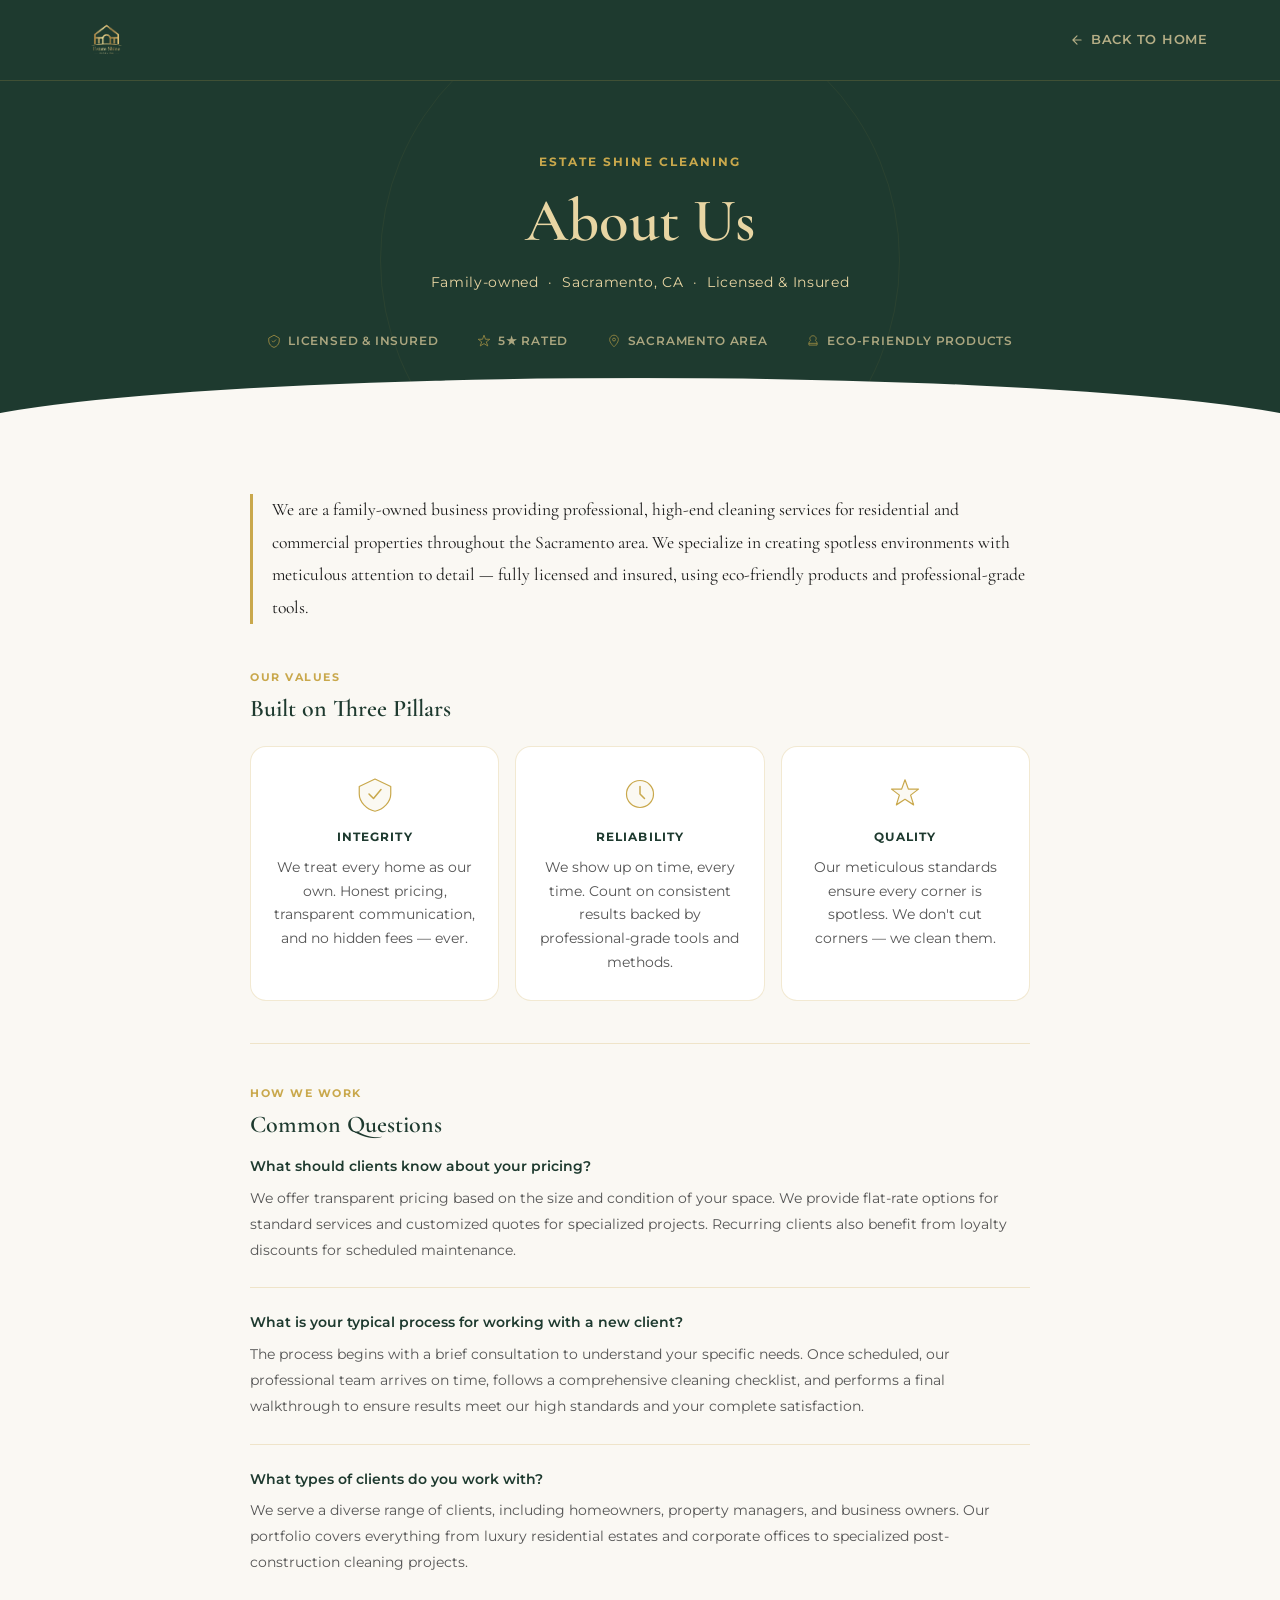
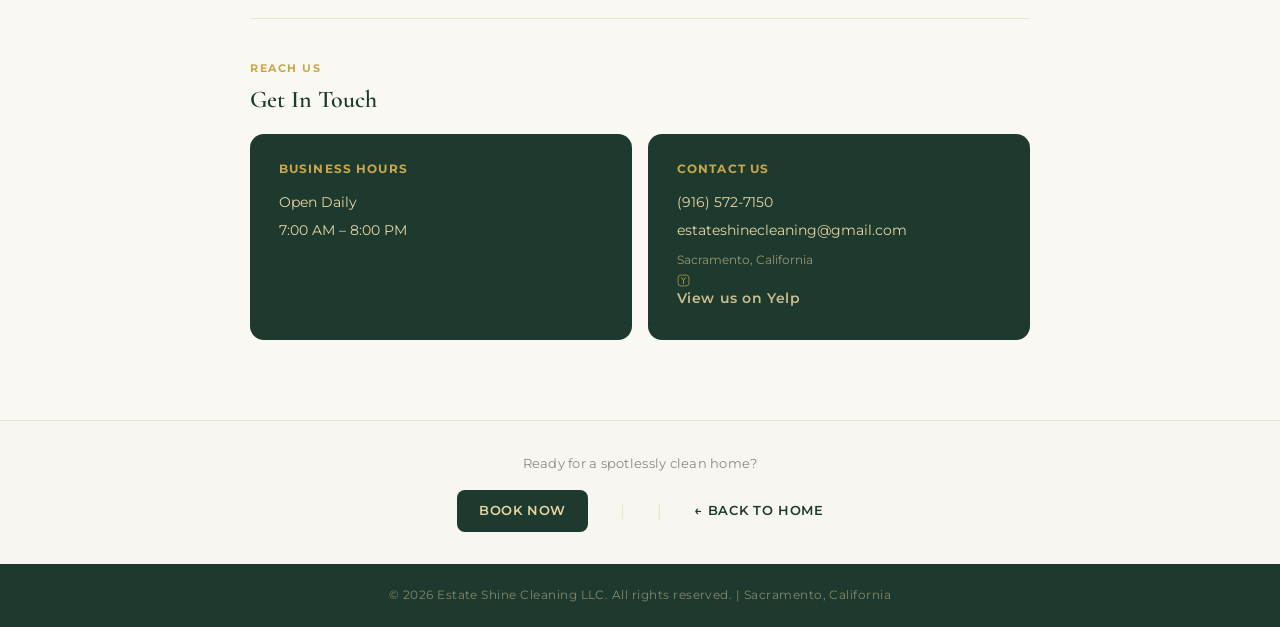
==== commit d41186a1: "micro" ====
--- a/about-us.html
+++ b/about-us.html
@@ -757,7 +757,6 @@
     <div class="legal-cta__links">
       <a href="index.html#booking" class="cta-primary">Book Now</a>
       <span class="divider" aria-hidden="true">|</span>
-      <a href="index.html#reviews">See Reviews</a>
       <span class="divider" aria-hidden="true">|</span>
       <a href="index.html">← Back to Home</a>
     </div>
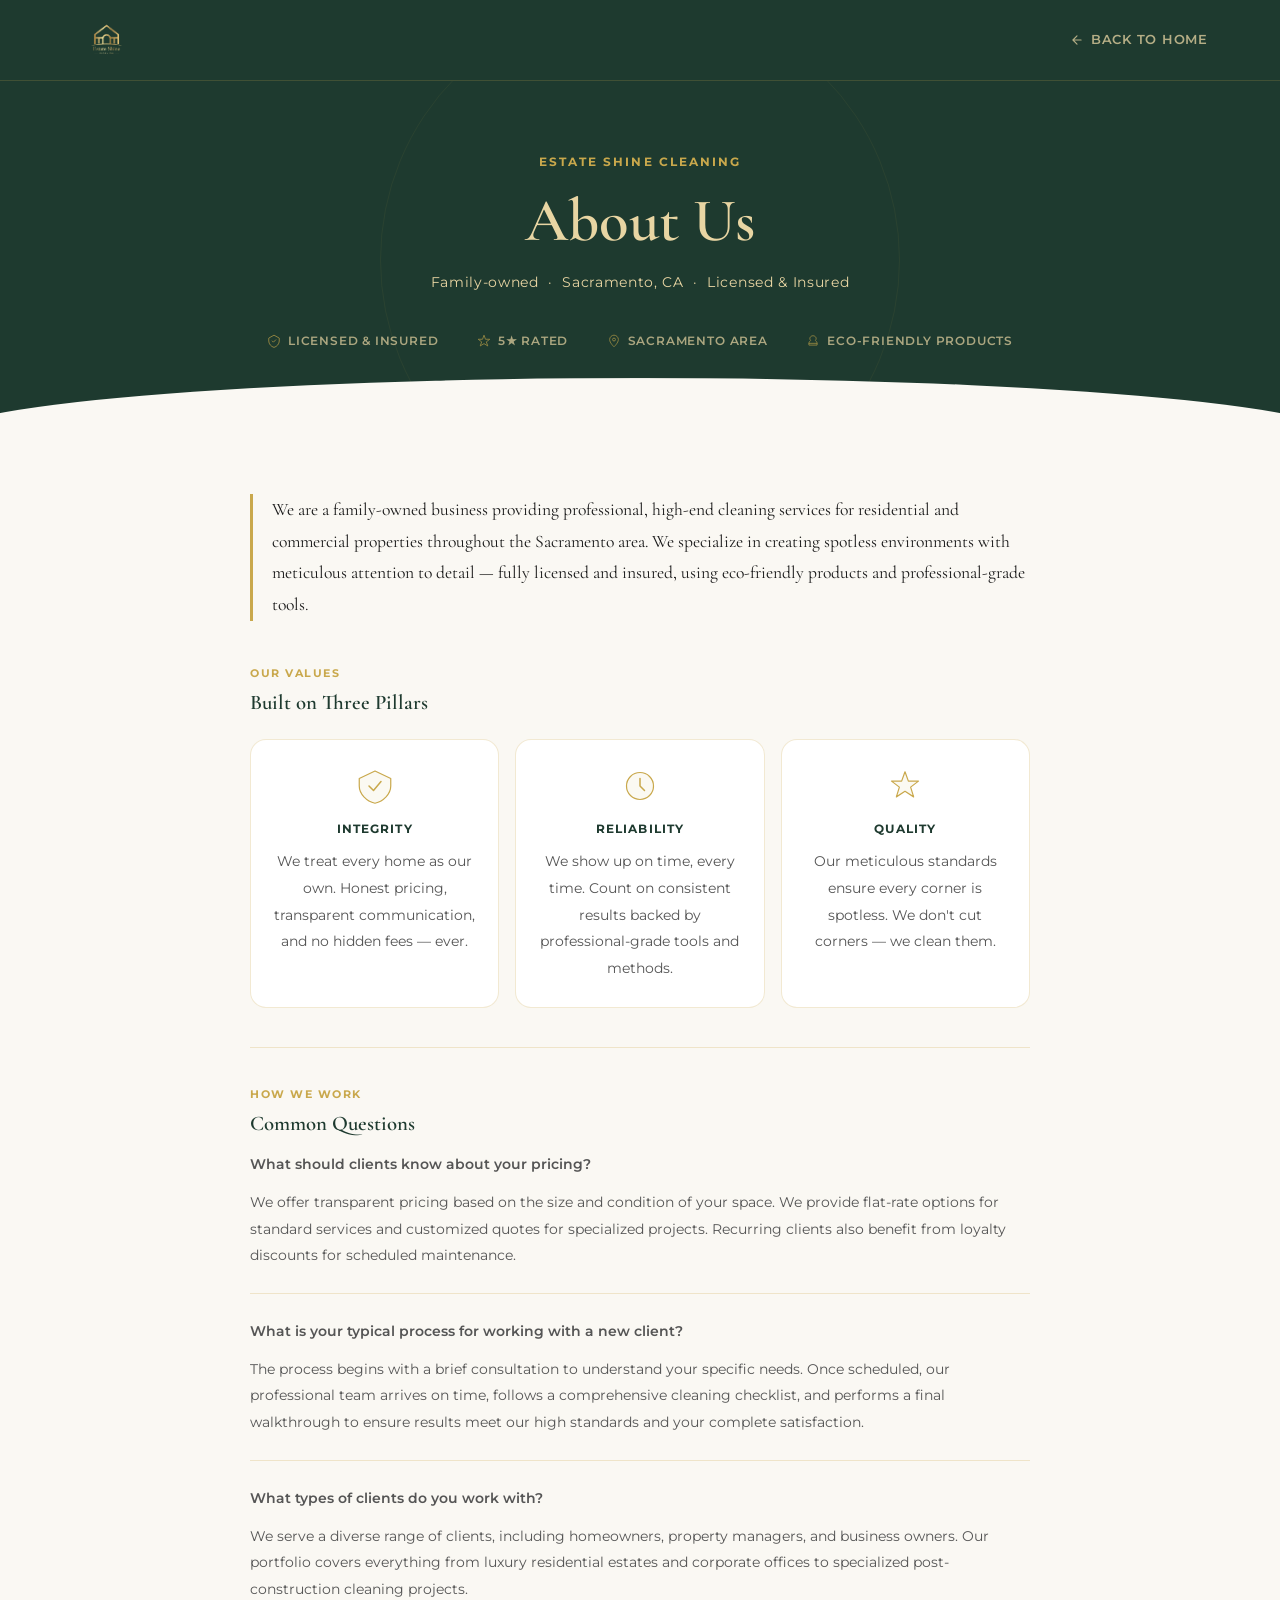
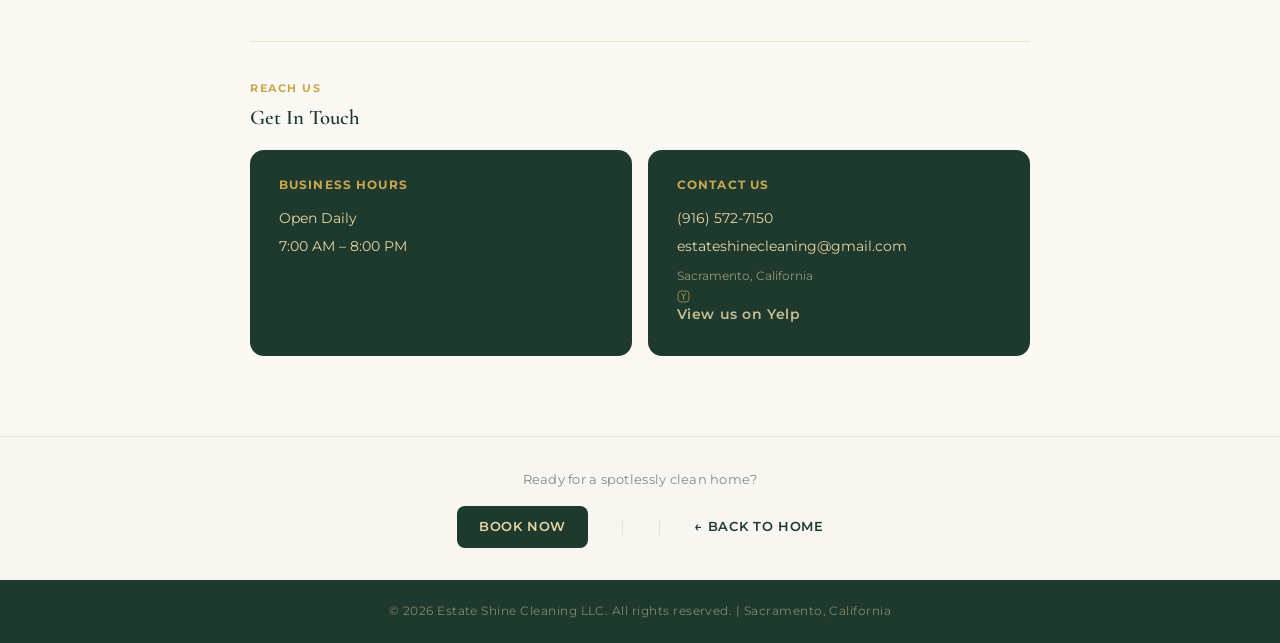
==== commit ec2fb663: "structured files" ====
--- a/about-us.html
+++ b/about-us.html
@@ -11,594 +11,7 @@
   <link rel="preconnect" href="https://fonts.gstatic.com" crossorigin />
   <link href="https://fonts.googleapis.com/css2?family=Cormorant+Garamond:ital,wght@0,400;0,600;0,700;1,400;1,600;1,700&family=Montserrat:wght@300;400;500;600;700&display=swap" rel="stylesheet" />
   <link rel="stylesheet" href="style.css" />
-  <style>
-    /* ── Header ── */
-    .legal-header {
-      background: var(--color-green);
-      padding: 0;
-      position: sticky;
-      top: 0;
-      z-index: 100;
-      border-bottom: 1px solid rgba(201, 168, 76, 0.2);
-    }
-
-    .legal-header__inner {
-      max-width: var(--max-width);
-      margin: 0 auto;
-      padding: 0 2rem;
-      height: 80px;
-      display: flex;
-      align-items: center;
-      justify-content: space-between;
-      gap: 1rem;
-    }
-
-    .legal-header__logo img {
-      height: 48px;
-      width: auto;
-      display: block;
-    }
-
-    .legal-header__back {
-      font-family: var(--font-sans);
-      font-size: 0.8rem;
-      font-weight: 600;
-      letter-spacing: 0.06em;
-      text-transform: uppercase;
-      color: var(--color-gold-light);
-      text-decoration: none;
-      display: flex;
-      align-items: center;
-      gap: 7px;
-      opacity: 0.75;
-      transition: opacity var(--transition-fast), color var(--transition-fast);
-    }
-
-    .legal-header__back:hover {
-      opacity: 1;
-      color: var(--color-gold);
-    }
-
-    .legal-header__back svg { flex-shrink: 0; }
-
-    /* ── Hero ── */
-    .about-hero {
-      background: var(--color-green);
-      padding: 4.5rem 2rem 5.5rem;
-      text-align: center;
-      position: relative;
-      overflow: hidden;
-    }
-
-    /* Decorative rings */
-    .about-hero::before {
-      content: '';
-      position: absolute;
-      top: 50%; left: 50%;
-      transform: translate(-50%, -50%);
-      width: 520px; height: 520px;
-      border-radius: 50%;
-      border: 1px solid rgba(201, 168, 76, 0.07);
-      pointer-events: none;
-    }
-
-    /* Ellipse bottom transition */
-    .about-hero::after {
-      content: '';
-      position: absolute;
-      bottom: 0; left: 0; right: 0;
-      height: 60px;
-      background: var(--color-cream);
-      clip-path: ellipse(55% 100% at 50% 100%);
-    }
-
-    .about-hero__eyebrow {
-      font-family: var(--font-sans);
-      font-size: 0.72rem;
-      font-weight: 700;
-      letter-spacing: 0.18em;
-      text-transform: uppercase;
-      color: var(--color-gold);
-      margin-bottom: 1rem;
-      display: block;
-    }
-
-    .about-hero__title {
-      font-family: var(--font-serif);
-      font-size: clamp(2.4rem, 5vw, 3.8rem);
-      font-weight: 600;
-      color: var(--color-gold-light);
-      line-height: 1.12;
-      margin-bottom: 1rem;
-    }
-
-    .about-hero__sub {
-      font-family: var(--font-sans);
-      font-size: 0.85rem;
-      color: var(--color-gold-light);
-      opacity: 0.55;
-      letter-spacing: 0.05em;
-    }
-
-    /* Trust badges strip */
-    .about-trust {
-      display: flex;
-      align-items: center;
-      justify-content: center;
-      flex-wrap: wrap;
-      gap: 1.2rem 2.4rem;
-      margin-top: 2.4rem;
-      position: relative;
-      z-index: 1;
-    }
-
-    .about-trust__badge {
-      display: flex;
-      align-items: center;
-      gap: 7px;
-      font-family: var(--font-sans);
-      font-size: 0.72rem;
-      font-weight: 600;
-      letter-spacing: 0.07em;
-      text-transform: uppercase;
-      color: var(--color-gold-light);
-      opacity: 0.7;
-    }
-
-    .about-trust__badge svg { flex-shrink: 0; }
-
-    /* ── Body ── */
-    .legal-body {
-      background: var(--color-cream);
-      padding: 3.5rem 2rem 5rem;
-    }
-
-    .legal-content {
-      max-width: 780px;
-      margin: 0 auto;
-    }
-
-    .legal-lead {
-      font-family: var(--font-serif);
-      font-size: 1.1rem;
-      line-height: 1.85;
-      color: var(--color-text-dark);
-      border-left: 3px solid var(--color-gold);
-      padding-left: 1.2rem;
-      margin-bottom: 2.8rem;
-    }
-
-    .legal-section {
-      margin-bottom: 2.6rem;
-      padding-bottom: 2.6rem;
-      border-bottom: 1px solid var(--color-border);
-    }
-
-    .legal-section:last-child {
-      border-bottom: none;
-      margin-bottom: 0;
-      padding-bottom: 0;
-    }
-
-    .legal-section__number {
-      font-family: var(--font-sans);
-      font-size: 0.68rem;
-      font-weight: 700;
-      letter-spacing: 0.14em;
-      text-transform: uppercase;
-      color: var(--color-gold);
-      margin-bottom: 0.4rem;
-      display: block;
-    }
-
-    .legal-section__title {
-      font-family: var(--font-serif);
-      font-size: 1.5rem;
-      font-weight: 600;
-      color: var(--color-green);
-      margin-bottom: 1rem;
-      line-height: 1.3;
-    }
-
-    /* ── Pillars grid ── */
-    .about-pillars {
-      display: grid;
-      grid-template-columns: repeat(3, 1fr);
-      gap: 1rem;
-      margin-top: 1.4rem;
-    }
-
-    .about-pillar {
-      background: var(--color-white);
-      border: 1px solid var(--color-border);
-      border-radius: 16px;
-      padding: 1.8rem 1.4rem 1.6rem;
-      text-align: center;
-      opacity: 0;
-      transform: translateY(18px);
-      transition: opacity 0.55s ease, transform 0.55s ease;
-    }
-
-    .about-pillar.is-visible { opacity: 1; transform: translateY(0); }
-    .about-pillar:nth-child(2) { transition-delay: 0.1s; }
-    .about-pillar:nth-child(3) { transition-delay: 0.2s; }
-
-    .about-pillar__icon {
-      margin-bottom: 0.9rem;
-      display: flex;
-      align-items: center;
-      justify-content: center;
-    }
-
-    .about-pillar__title {
-      font-family: var(--font-sans);
-      font-size: 0.78rem;
-      font-weight: 700;
-      text-transform: uppercase;
-      letter-spacing: 0.09em;
-      color: var(--color-green);
-      margin-bottom: 0.6rem;
-    }
-
-    .about-pillar__desc {
-      font-family: var(--font-sans);
-      font-size: 0.845rem;
-      color: var(--color-text-mid);
-      line-height: 1.75;
-    }
-
-    /* ── FAQ items ── */
-    .about-faq {
-      margin-top: 0.4rem;
-    }
-
-    .about-faq__item {
-      margin-bottom: 1.5rem;
-      padding-bottom: 1.5rem;
-      border-bottom: 1px solid var(--color-border);
-    }
-
-    .about-faq__item:last-child {
-      border-bottom: none;
-      margin-bottom: 0;
-      padding-bottom: 0;
-    }
-
-    .about-faq__q {
-      font-family: var(--font-sans);
-      font-size: 0.9rem;
-      font-weight: 600;
-      color: var(--color-green);
-      margin-bottom: 0.5rem;
-      line-height: 1.5;
-    }
-
-    .about-faq__a {
-      font-family: var(--font-sans);
-      font-size: 0.875rem;
-      color: var(--color-text-mid);
-      line-height: 1.85;
-      margin: 0;
-    }
-
-    /* ── Contact cards ── */
-    .about-contact-grid {
-      display: grid;
-      grid-template-columns: 1fr 1fr;
-      gap: 1rem;
-      margin-top: 1.2rem;
-    }
-
-    .about-contact-card {
-      background: var(--color-green);
-      border-radius: 14px;
-      padding: 1.6rem 1.8rem;
-    }
-
-    .about-contact-card h4 {
-      font-family: var(--font-sans);
-      font-size: 0.72rem;
-      font-weight: 700;
-      text-transform: uppercase;
-      letter-spacing: 0.1em;
-      color: var(--color-gold);
-      margin: 0 0 0.8rem;
-    }
-
-    .about-contact-card p,
-    .about-contact-card a {
-      font-family: var(--font-sans);
-      font-size: 0.875rem;
-      color: var(--color-gold-light);
-      line-height: 1.7;
-      margin: 0 0 0.25rem;
-      display: block;
-      text-decoration: none;
-    }
-
-    .about-contact-card a:hover { opacity: 0.75; }
-
-    /* Yelp badge */
-    .about-yelp-badge {
-      display: inline-flex;
-      align-items: center;
-      gap: 7px;
-      margin-top: 0.8rem;
-      font-family: var(--font-sans);
-      font-size: 0.78rem;
-      font-weight: 600;
-      letter-spacing: 0.04em;
-      color: var(--color-gold);
-      text-decoration: none;
-      opacity: 0.85;
-      transition: opacity var(--transition-fast);
-    }
-
-    .about-yelp-badge:hover { opacity: 1; }
-
-    /* ── CTA bar ── */
-    .legal-cta {
-      background: var(--color-off-white);
-      border-top: 1px solid var(--color-border);
-      padding: 2rem;
-      text-align: center;
-    }
-
-    .legal-cta p {
-      font-family: var(--font-sans);
-      font-size: 0.82rem;
-      color: var(--color-text-light);
-      margin-bottom: 1rem;
-      letter-spacing: 0.02em;
-    }
-
-    .legal-cta__links {
-      display: flex;
-      align-items: center;
-      justify-content: center;
-      flex-wrap: wrap;
-      gap: 1rem 2rem;
-    }
-
-    .legal-cta__links a {
-      font-family: var(--font-sans);
-      font-size: 0.8rem;
-      font-weight: 600;
-      letter-spacing: 0.05em;
-      text-transform: uppercase;
-      color: var(--color-green);
-      text-decoration: none;
-      transition: color var(--transition-fast);
-    }
-
-    .legal-cta__links a:hover { color: var(--color-gold); }
-
-    .legal-cta__links .divider {
-      color: var(--color-border);
-      font-size: 1rem;
-      user-select: none;
-    }
-
-    .legal-cta__links a.cta-primary {
-      background: var(--color-green);
-      color: var(--color-gold-light);
-      padding: 0.65rem 1.4rem;
-      border-radius: 8px;
-      transition: background var(--transition-fast), color var(--transition-fast);
-    }
-
-    .legal-cta__links a.cta-primary:hover {
-      background: var(--color-green-light);
-      color: var(--color-gold);
-    }
-
-    /* ── Simple footer ── */
-    .legal-footer {
-      background: var(--color-green);
-      padding: 1.4rem 2rem;
-      text-align: center;
-    }
-
-    .legal-footer p {
-      font-family: var(--font-sans);
-      font-size: 0.74rem;
-      color: var(--color-gold-light);
-      opacity: 0.5;
-      letter-spacing: 0.04em;
-    }
-
-    /* ─────────────────────────────────────────────────────────
-       ANIMATIONS
-    ───────────────────────────────────────────────────────── */
-    @keyframes legalFadeUp {
-      from { opacity: 0; transform: translateY(20px); }
-      to   { opacity: 1; transform: translateY(0); }
-    }
-
-    .about-hero__eyebrow {
-      opacity: 0;
-      animation: legalFadeUp 0.6s ease forwards;
-      animation-delay: 0.1s;
-    }
-    .about-hero__title {
-      opacity: 0;
-      animation: legalFadeUp 0.7s ease forwards;
-      animation-delay: 0.25s;
-    }
-    .about-hero__sub {
-      opacity: 0;
-      animation: legalFadeUp 0.6s ease forwards;
-      animation-delay: 0.4s;
-    }
-    .about-trust {
-      opacity: 0;
-      animation: legalFadeUp 0.6s ease forwards;
-      animation-delay: 0.55s;
-    }
-
-    /* Scroll-reveal */
-    .legal-lead,
-    .legal-section {
-      opacity: 0;
-      transform: translateY(22px);
-      transition: opacity 0.6s ease, transform 0.6s ease;
-    }
-    .legal-lead.is-visible,
-    .legal-section.is-visible {
-      opacity: 1;
-      transform: translateY(0);
-    }
-
-    /* ─────────────────────────────────────────────────────────
-       RESPONSIVE — tablet (≤ 767px)
-    ───────────────────────────────────────────────────────── */
-    @media (max-width: 767px) {
-      /* Header */
-      .legal-header__inner {
-        height: 60px;
-        padding: 0 1.2rem;
-      }
-      .legal-header__logo img { height: 36px; }
-      .legal-header__back {
-        font-size: 0.7rem;
-        gap: 5px;
-        letter-spacing: 0.04em;
-      }
-
-      /* Hero */
-      .about-hero {
-        padding: 2.8rem 1.4rem 4.8rem;
-      }
-      .about-hero::before { display: none; } /* hide decorative ring on mobile */
-
-      /* Trust badges: 2-column grid for even alignment */
-      .about-trust {
-        display: grid;
-        grid-template-columns: 1fr 1fr;
-        gap: 0.65rem 0.8rem;
-        margin-top: 2rem;
-        max-width: 320px;
-        margin-left: auto;
-        margin-right: auto;
-      }
-      .about-trust__badge {
-        font-size: 0.66rem;
-        justify-content: flex-start;
-        gap: 6px;
-      }
-
-      /* Body */
-      .legal-body { padding: 2.4rem 1.2rem 3.5rem; }
-      .legal-section {
-        margin-bottom: 2rem;
-        padding-bottom: 2rem;
-      }
-      .legal-lead {
-        font-size: 0.975rem;
-        margin-bottom: 2rem;
-        padding-left: 1rem;
-      }
-      .legal-section__title { font-size: 1.2rem; }
-
-      /* Pillars: single column, slight horizontal layout tweak */
-      .about-pillars {
-        grid-template-columns: 1fr;
-        gap: 0.75rem;
-      }
-      .about-pillar {
-        display: flex;
-        align-items: center;
-        text-align: left;
-        gap: 1rem;
-        padding: 1.2rem 1.4rem;
-      }
-      .about-pillar__icon { margin-bottom: 0; flex-shrink: 0; }
-      .about-pillar__title { margin-bottom: 0.3rem; }
-      .about-pillar:nth-child(2),
-      .about-pillar:nth-child(3) { transition-delay: 0s; }
-
-      /* FAQ */
-      .about-faq__item {
-        margin-bottom: 1.2rem;
-        padding-bottom: 1.2rem;
-      }
-
-      /* Contact */
-      .about-contact-grid { grid-template-columns: 1fr; }
-      .about-contact-card a,
-      .about-contact-card p {
-        min-height: 28px;
-        display: flex;
-        align-items: center;
-      }
-      .about-yelp-badge {
-        min-height: 40px;
-        display: flex;
-        align-items: center;
-      }
-
-      /* CTA */
-      .legal-cta { padding: 1.8rem 1.2rem; }
-      .legal-cta__links {
-        flex-direction: column;
-        align-items: stretch;
-        gap: 0.5rem;
-      }
-      .legal-cta__links .divider { display: none; }
-      .legal-cta__links a {
-        border: 1px solid rgba(30, 58, 47, 0.18);
-        border-radius: 10px;
-        padding: 0;
-        min-height: 52px;
-        display: flex;
-        align-items: center;
-        justify-content: center;
-        letter-spacing: 0.04em;
-      }
-      .legal-cta__links a.cta-primary { border-color: transparent; }
-    }
-
-    /* ─────────────────────────────────────────────────────────
-       RESPONSIVE — phone (≤ 480px)
-    ───────────────────────────────────────────────────────── */
-    @media (max-width: 480px) {
-      .about-hero { padding: 2.2rem 1rem 4.2rem; }
-      .about-hero__title { font-size: clamp(1.9rem, 9.5vw, 2.4rem); }
-      .about-hero__sub { opacity: 0.7; }
-
-      .about-trust {
-        max-width: 100%;
-        gap: 0.55rem;
-      }
-
-      .legal-body { padding: 2rem 1rem 3rem; }
-      .legal-lead {
-        font-size: 0.94rem;
-        line-height: 1.8;
-      }
-      .legal-section__title { font-size: 1.15rem; }
-
-      .about-pillar { padding: 1rem 1.2rem; }
-      .about-pillar__icon svg { width: 28px; height: 28px; }
-
-      .about-faq__q { font-size: 0.875rem; }
-      .about-faq__a { font-size: 0.845rem; line-height: 1.8; }
-
-      .about-contact-card { padding: 1.3rem 1.4rem; }
-      .legal-footer { padding: 1.2rem 1rem; }
-    }
-
-    /* ─────────────────────────────────────────────────────────
-       RESPONSIVE — small phone (≤ 390px)
-    ───────────────────────────────────────────────────────── */
-    @media (max-width: 390px) {
-      .legal-header__inner { padding: 0 1rem; }
-      .about-hero { padding: 2rem 0.9rem 4rem; }
-      .legal-body { padding: 1.8rem 0.9rem 2.8rem; }
-      .about-trust { grid-template-columns: 1fr; max-width: none; }
-      .about-trust__badge { justify-content: center; }
-    }
-  </style>
+  <link rel="stylesheet" href="legal.css" />
 </head>
 <body>
 
@@ -767,42 +180,6 @@
     <p>&copy; <span id="footer-year"></span> Estate Shine Cleaning LLC. All rights reserved. | Sacramento, California</p>
   </footer>
 
-  <script>
-    // Footer year
-    const yearEl = document.getElementById('footer-year');
-    if (yearEl) yearEl.textContent = new Date().getFullYear();
-
-    // Scroll-reveal for sections
-    const revealEls = document.querySelectorAll('.legal-lead, .legal-section');
-    if ('IntersectionObserver' in window) {
-      const observer = new IntersectionObserver((entries) => {
-        entries.forEach(entry => {
-          if (entry.isIntersecting) {
-            entry.target.classList.add('is-visible');
-            observer.unobserve(entry.target);
-          }
-        });
-      }, { threshold: 0.08, rootMargin: '0px 0px -40px 0px' });
-      revealEls.forEach(el => observer.observe(el));
-    } else {
-      revealEls.forEach(el => el.classList.add('is-visible'));
-    }
-
-    // Scroll-reveal for pillars (independent stagger)
-    const pillars = document.querySelectorAll('.about-pillar');
-    if ('IntersectionObserver' in window) {
-      const pillarsObserver = new IntersectionObserver((entries) => {
-        entries.forEach(entry => {
-          if (entry.isIntersecting) {
-            entry.target.classList.add('is-visible');
-            pillarsObserver.unobserve(entry.target);
-          }
-        });
-      }, { threshold: 0.1, rootMargin: '0px 0px -40px 0px' });
-      pillars.forEach(p => pillarsObserver.observe(p));
-    } else {
-      pillars.forEach(p => p.classList.add('is-visible'));
-    }
-  </script>
+  <script src="legal.js"></script>
 </body>
 </html>
--- a/legal.css
+++ b/legal.css
@@ -0,0 +1,807 @@
+/* =============================================================
+   legal.css — Shared styles for privacy-policy, terms, about-us
+   ============================================================= */
+
+/* ── Sticky header ── */
+.legal-header {
+  background: var(--color-green);
+  padding: 0;
+  position: sticky;
+  top: 0;
+  z-index: 100;
+  border-bottom: 1px solid rgba(201, 168, 76, 0.2);
+}
+
+.legal-header__inner {
+  max-width: var(--max-width);
+  margin: 0 auto;
+  padding: 0 2rem;
+  height: 80px;
+  display: flex;
+  align-items: center;
+  justify-content: space-between;
+  gap: 1rem;
+}
+
+.legal-header__logo img {
+  height: 48px;
+  width: auto;
+  display: block;
+}
+
+.legal-header__back {
+  font-family: var(--font-sans);
+  font-size: 0.8rem;
+  font-weight: 600;
+  letter-spacing: 0.06em;
+  text-transform: uppercase;
+  color: var(--color-gold-light);
+  text-decoration: none;
+  display: flex;
+  align-items: center;
+  gap: 7px;
+  opacity: 0.75;
+  transition: opacity var(--transition-fast), color var(--transition-fast);
+}
+
+.legal-header__back:hover {
+  opacity: 1;
+  color: var(--color-gold);
+}
+
+.legal-header__back svg { flex-shrink: 0; }
+
+/* ── Legal hero (privacy-policy, terms) ── */
+.legal-hero {
+  background: var(--color-green);
+  padding: 4rem 2rem 5rem;
+  text-align: center;
+  position: relative;
+  overflow: hidden;
+}
+
+.legal-hero::after {
+  content: '';
+  position: absolute;
+  bottom: 0;
+  left: 0;
+  right: 0;
+  height: 60px;
+  background: var(--color-cream);
+  clip-path: ellipse(55% 100% at 50% 100%);
+}
+
+.legal-hero__label {
+  font-family: var(--font-sans);
+  font-size: 0.72rem;
+  font-weight: 700;
+  letter-spacing: 0.18em;
+  text-transform: uppercase;
+  color: var(--color-gold);
+  margin-bottom: 1rem;
+  display: block;
+  opacity: 0;
+  animation: legalFadeUp 0.6s ease forwards;
+  animation-delay: 0.1s;
+}
+
+.legal-hero__title {
+  font-family: var(--font-serif);
+  font-size: clamp(2.2rem, 5vw, 3.4rem);
+  font-weight: 600;
+  color: var(--color-gold-light);
+  line-height: 1.15;
+  margin-bottom: 1rem;
+  opacity: 0;
+  animation: legalFadeUp 0.7s ease forwards;
+  animation-delay: 0.25s;
+}
+
+.legal-hero__meta {
+  font-family: var(--font-sans);
+  font-size: 0.8rem;
+  color: var(--color-gold-light);
+  opacity: 0;
+  letter-spacing: 0.04em;
+  animation: legalFadeUp 0.6s ease forwards;
+  animation-delay: 0.42s;
+}
+
+/* ── About hero (about-us.html) ── */
+.about-hero {
+  background: var(--color-green);
+  padding: 4.5rem 2rem 5.5rem;
+  text-align: center;
+  position: relative;
+  overflow: hidden;
+}
+
+.about-hero::before {
+  content: '';
+  position: absolute;
+  top: 50%; left: 50%;
+  transform: translate(-50%, -50%);
+  width: 520px; height: 520px;
+  border-radius: 50%;
+  border: 1px solid rgba(201, 168, 76, 0.07);
+  pointer-events: none;
+}
+
+.about-hero::after {
+  content: '';
+  position: absolute;
+  bottom: 0; left: 0; right: 0;
+  height: 60px;
+  background: var(--color-cream);
+  clip-path: ellipse(55% 100% at 50% 100%);
+}
+
+.about-hero__eyebrow {
+  font-family: var(--font-sans);
+  font-size: 0.72rem;
+  font-weight: 700;
+  letter-spacing: 0.18em;
+  text-transform: uppercase;
+  color: var(--color-gold);
+  margin-bottom: 1rem;
+  display: block;
+  opacity: 0;
+  animation: legalFadeUp 0.6s ease forwards;
+  animation-delay: 0.1s;
+}
+
+.about-hero__title {
+  font-family: var(--font-serif);
+  font-size: clamp(2.4rem, 5vw, 3.8rem);
+  font-weight: 600;
+  color: var(--color-gold-light);
+  line-height: 1.12;
+  margin-bottom: 1rem;
+  opacity: 0;
+  animation: legalFadeUp 0.7s ease forwards;
+  animation-delay: 0.25s;
+}
+
+.about-hero__sub {
+  font-family: var(--font-sans);
+  font-size: 0.85rem;
+  color: var(--color-gold-light);
+  opacity: 0;
+  letter-spacing: 0.05em;
+  animation: legalFadeUp 0.6s ease forwards;
+  animation-delay: 0.4s;
+}
+
+.about-trust {
+  display: flex;
+  align-items: center;
+  justify-content: center;
+  flex-wrap: wrap;
+  gap: 1.2rem 2.4rem;
+  margin-top: 2.4rem;
+  position: relative;
+  z-index: 1;
+  opacity: 0;
+  animation: legalFadeUp 0.6s ease forwards;
+  animation-delay: 0.55s;
+}
+
+.about-trust__badge {
+  display: flex;
+  align-items: center;
+  gap: 7px;
+  font-family: var(--font-sans);
+  font-size: 0.72rem;
+  font-weight: 600;
+  letter-spacing: 0.07em;
+  text-transform: uppercase;
+  color: var(--color-gold-light);
+  opacity: 0.7;
+}
+
+.about-trust__badge svg { flex-shrink: 0; }
+
+/* ── Content body ── */
+.legal-body {
+  background: var(--color-cream);
+  padding: 3.5rem 2rem 5rem;
+}
+
+.legal-content {
+  max-width: 780px;
+  margin: 0 auto;
+}
+
+.legal-lead {
+  font-family: var(--font-serif);
+  font-size: 1.1rem;
+  line-height: 1.8;
+  color: var(--color-text-dark);
+  border-left: 3px solid var(--color-gold);
+  padding-left: 1.2rem;
+  margin-bottom: 2.8rem;
+}
+
+/* ── Sections ── */
+.legal-section {
+  margin-bottom: 2.4rem;
+  padding-bottom: 2.4rem;
+  border-bottom: 1px solid var(--color-border);
+}
+
+.legal-section:last-child {
+  border-bottom: none;
+  margin-bottom: 0;
+  padding-bottom: 0;
+}
+
+.legal-section__number {
+  font-family: var(--font-sans);
+  font-size: 0.68rem;
+  font-weight: 700;
+  letter-spacing: 0.14em;
+  text-transform: uppercase;
+  color: var(--color-gold);
+  margin-bottom: 0.4rem;
+  display: block;
+}
+
+.legal-section__title {
+  font-family: var(--font-serif);
+  font-size: 1.3rem;
+  font-weight: 600;
+  color: var(--color-green);
+  margin-bottom: 0.9rem;
+  line-height: 1.3;
+}
+
+.legal-section p {
+  font-family: var(--font-sans);
+  font-size: 0.9rem;
+  color: var(--color-text-mid);
+  line-height: 1.85;
+  margin-bottom: 0.7rem;
+}
+
+.legal-section p:last-child { margin-bottom: 0; }
+
+.legal-section ul {
+  list-style: none;
+  padding: 0;
+  margin: 0.6rem 0;
+}
+
+.legal-section ul li {
+  font-family: var(--font-sans);
+  font-size: 0.9rem;
+  color: var(--color-text-mid);
+  line-height: 1.85;
+  padding: 0.35rem 0 0.35rem 1.4rem;
+  position: relative;
+}
+
+.legal-section ul li::before {
+  content: '';
+  position: absolute;
+  left: 0;
+  top: 0.82em;
+  width: 6px;
+  height: 6px;
+  border-radius: 50%;
+  background: var(--color-gold);
+  opacity: 0.7;
+}
+
+.legal-section a {
+  color: var(--color-green);
+  text-decoration: underline;
+  text-underline-offset: 2px;
+  transition: color var(--transition-fast);
+}
+
+.legal-section a:hover { color: var(--color-green-light); }
+
+.legal-section strong {
+  font-weight: 600;
+  color: var(--color-text-dark);
+}
+
+/* ── Highlight box ── */
+.legal-highlight {
+  background: var(--color-off-white);
+  border: 1px solid var(--color-border);
+  border-left: 3px solid var(--color-gold);
+  border-radius: var(--radius-md);
+  padding: 1rem 1.2rem;
+  margin: 1rem 0;
+}
+
+.legal-highlight p {
+  font-size: 0.875rem !important;
+  color: var(--color-text-dark) !important;
+  margin-bottom: 0 !important;
+}
+
+/* ── Terms: keyword pills (STOP / HELP) ── */
+.keyword-pill {
+  display: inline-block;
+  background: var(--color-green);
+  color: var(--color-gold);
+  font-family: var(--font-sans);
+  font-size: 0.78rem;
+  font-weight: 700;
+  letter-spacing: 0.1em;
+  padding: 2px 10px;
+  border-radius: 20px;
+  vertical-align: middle;
+}
+
+/* ── Terms: info grid (frequency / fees) ── */
+.legal-info-grid {
+  display: grid;
+  grid-template-columns: 1fr 1fr;
+  gap: 12px;
+  margin-top: 0.6rem;
+}
+
+.legal-info-card {
+  background: var(--color-off-white);
+  border: 1px solid var(--color-border);
+  border-radius: var(--radius-md);
+  padding: 1rem 1.2rem;
+}
+
+.legal-info-card__label {
+  font-family: var(--font-sans);
+  font-size: 0.68rem;
+  font-weight: 700;
+  text-transform: uppercase;
+  letter-spacing: 0.1em;
+  color: var(--color-gold);
+  margin-bottom: 0.3rem;
+  display: block;
+}
+
+.legal-info-card__value {
+  font-family: var(--font-sans);
+  font-size: 0.875rem;
+  color: var(--color-text-dark);
+  line-height: 1.5;
+}
+
+/* ── Contact card (legal pages) ── */
+.legal-contact-card {
+  background: var(--color-green);
+  border-radius: var(--radius-lg);
+  padding: 1.6rem 2rem;
+  margin-top: 0.8rem;
+}
+
+.legal-contact-card p,
+.legal-contact-card a {
+  font-family: var(--font-sans);
+  font-size: 0.875rem;
+  color: var(--color-gold-light);
+  line-height: 1.8;
+  margin-bottom: 0.2rem;
+  display: block;
+  text-decoration: none;
+  transition: opacity var(--transition-fast);
+}
+
+.legal-contact-card a:hover { opacity: 0.75; }
+
+.legal-contact-card strong {
+  font-weight: 700;
+  color: var(--color-gold);
+  font-size: 0.82rem;
+  letter-spacing: 0.05em;
+  text-transform: uppercase;
+  display: block;
+  margin-bottom: 0.5rem;
+}
+
+/* ── About: pillars grid ── */
+.about-pillars {
+  display: grid;
+  grid-template-columns: repeat(3, 1fr);
+  gap: 1rem;
+  margin-top: 1.4rem;
+}
+
+.about-pillar {
+  background: var(--color-white);
+  border: 1px solid var(--color-border);
+  border-radius: 16px;
+  padding: 1.8rem 1.4rem 1.6rem;
+  text-align: center;
+  opacity: 0;
+  transform: translateY(18px);
+  transition: opacity 0.55s ease, transform 0.55s ease;
+}
+
+.about-pillar.is-visible { opacity: 1; transform: translateY(0); }
+.about-pillar:nth-child(2) { transition-delay: 0.1s; }
+.about-pillar:nth-child(3) { transition-delay: 0.2s; }
+
+.about-pillar__icon {
+  margin-bottom: 0.9rem;
+  display: flex;
+  align-items: center;
+  justify-content: center;
+}
+
+.about-pillar__title {
+  font-family: var(--font-sans);
+  font-size: 0.78rem;
+  font-weight: 700;
+  text-transform: uppercase;
+  letter-spacing: 0.09em;
+  color: var(--color-green);
+  margin-bottom: 0.6rem;
+}
+
+.about-pillar__desc {
+  font-family: var(--font-sans);
+  font-size: 0.845rem;
+  color: var(--color-text-mid);
+  line-height: 1.75;
+}
+
+/* ── About: FAQ items ── */
+.about-faq { margin-top: 0.4rem; }
+
+.about-faq__item {
+  margin-bottom: 1.5rem;
+  padding-bottom: 1.5rem;
+  border-bottom: 1px solid var(--color-border);
+}
+
+.about-faq__item:last-child {
+  border-bottom: none;
+  margin-bottom: 0;
+  padding-bottom: 0;
+}
+
+.about-faq__q {
+  font-family: var(--font-sans);
+  font-size: 0.9rem;
+  font-weight: 600;
+  color: var(--color-green);
+  margin-bottom: 0.5rem;
+  line-height: 1.5;
+}
+
+.about-faq__a {
+  font-family: var(--font-sans);
+  font-size: 0.875rem;
+  color: var(--color-text-mid);
+  line-height: 1.85;
+  margin: 0;
+}
+
+/* ── About: contact grid ── */
+.about-contact-grid {
+  display: grid;
+  grid-template-columns: 1fr 1fr;
+  gap: 1rem;
+  margin-top: 1.2rem;
+}
+
+.about-contact-card {
+  background: var(--color-green);
+  border-radius: 14px;
+  padding: 1.6rem 1.8rem;
+}
+
+.about-contact-card h4 {
+  font-family: var(--font-sans);
+  font-size: 0.72rem;
+  font-weight: 700;
+  text-transform: uppercase;
+  letter-spacing: 0.1em;
+  color: var(--color-gold);
+  margin: 0 0 0.8rem;
+}
+
+.about-contact-card p,
+.about-contact-card a {
+  font-family: var(--font-sans);
+  font-size: 0.875rem;
+  color: var(--color-gold-light);
+  line-height: 1.7;
+  margin: 0 0 0.25rem;
+  display: block;
+  text-decoration: none;
+}
+
+.about-contact-card a:hover { opacity: 0.75; }
+
+.about-yelp-badge {
+  display: inline-flex;
+  align-items: center;
+  gap: 7px;
+  margin-top: 0.8rem;
+  font-family: var(--font-sans);
+  font-size: 0.78rem;
+  font-weight: 600;
+  letter-spacing: 0.04em;
+  color: var(--color-gold);
+  text-decoration: none;
+  opacity: 0.85;
+  transition: opacity var(--transition-fast);
+}
+
+.about-yelp-badge:hover { opacity: 1; }
+
+/* ── CTA bar ── */
+.legal-cta {
+  background: var(--color-off-white);
+  border-top: 1px solid var(--color-border);
+  padding: 2rem;
+  text-align: center;
+}
+
+.legal-cta p {
+  font-family: var(--font-sans);
+  font-size: 0.82rem;
+  color: var(--color-text-light);
+  margin-bottom: 1rem;
+  letter-spacing: 0.02em;
+}
+
+.legal-cta__links {
+  display: flex;
+  align-items: center;
+  justify-content: center;
+  flex-wrap: wrap;
+  gap: 1rem 2rem;
+}
+
+.legal-cta__links a {
+  font-family: var(--font-sans);
+  font-size: 0.8rem;
+  font-weight: 600;
+  letter-spacing: 0.05em;
+  text-transform: uppercase;
+  color: var(--color-green);
+  text-decoration: none;
+  transition: color var(--transition-fast);
+}
+
+.legal-cta__links a:hover { color: var(--color-gold); }
+
+.legal-cta__links .divider {
+  color: var(--color-border);
+  font-size: 1rem;
+  user-select: none;
+}
+
+.legal-cta__links a.cta-primary {
+  background: var(--color-green);
+  color: var(--color-gold-light);
+  padding: 0.65rem 1.4rem;
+  border-radius: 8px;
+  transition: background var(--transition-fast), color var(--transition-fast);
+}
+
+.legal-cta__links a.cta-primary:hover {
+  background: var(--color-green-light);
+  color: var(--color-gold);
+}
+
+/* ── Footer ── */
+.legal-footer {
+  background: var(--color-green);
+  padding: 1.4rem 2rem;
+  text-align: center;
+}
+
+.legal-footer p {
+  font-family: var(--font-sans);
+  font-size: 0.74rem;
+  color: var(--color-gold-light);
+  opacity: 0.5;
+  letter-spacing: 0.04em;
+}
+
+/* =============================================================
+   ANIMATIONS
+   ============================================================= */
+@keyframes legalFadeUp {
+  from { opacity: 0; transform: translateY(20px); }
+  to   { opacity: 1; transform: translateY(0); }
+}
+
+/* Scroll-reveal base state */
+.legal-lead,
+.legal-section {
+  opacity: 0;
+  transform: translateY(22px);
+  transition: opacity 0.6s ease, transform 0.6s ease;
+}
+
+.legal-lead.is-visible,
+.legal-section.is-visible {
+  opacity: 1;
+  transform: translateY(0);
+}
+
+/* =============================================================
+   RESPONSIVE — tablet (≤ 767px)
+   ============================================================= */
+@media (max-width: 767px) {
+  /* Header */
+  .legal-header__inner {
+    height: 60px;
+    padding: 0 1.2rem;
+  }
+
+  .legal-header__logo img { height: 36px; }
+
+  .legal-header__back {
+    font-size: 0.7rem;
+    gap: 5px;
+    letter-spacing: 0.04em;
+  }
+
+  /* Legal hero */
+  .legal-hero { padding: 2.8rem 1.4rem 4.5rem; }
+
+  /* About hero */
+  .about-hero { padding: 2.8rem 1.4rem 4.8rem; }
+  .about-hero::before { display: none; }
+
+  /* Trust badges: 2-column grid */
+  .about-trust {
+    display: grid;
+    grid-template-columns: 1fr 1fr;
+    gap: 0.65rem 0.8rem;
+    margin-top: 2rem;
+    max-width: 320px;
+    margin-left: auto;
+    margin-right: auto;
+  }
+
+  .about-trust__badge {
+    font-size: 0.60rem;
+    justify-content: flex-start;
+    gap: 6px;
+  }
+
+  /* Body */
+  .legal-body { padding: 2.4rem 1.2rem 3.5rem; }
+
+  .legal-section {
+    margin-bottom: 1.8rem;
+    padding-bottom: 1.8rem;
+  }
+
+  .legal-lead {
+    font-size: 1rem;
+    margin-bottom: 2rem;
+    padding-left: 1rem;
+  }
+
+  .legal-section__title { font-size: 1.2rem; }
+
+  /* Terms: info-grid → 1-col */
+  .legal-info-grid {
+    grid-template-columns: 1fr;
+    gap: 8px;
+  }
+
+  /* About: pillars → horizontal card layout */
+  .about-pillars {
+    grid-template-columns: 1fr;
+    gap: 0.75rem;
+  }
+
+  .about-pillar {
+    display: flex;
+    align-items: center;
+    text-align: left;
+    gap: 1rem;
+    padding: 1.2rem 1.4rem;
+  }
+
+  .about-pillar__icon { margin-bottom: 0; flex-shrink: 0; }
+  .about-pillar__title { margin-bottom: 0.3rem; }
+
+  .about-pillar:nth-child(2),
+  .about-pillar:nth-child(3) { transition-delay: 0s; }
+
+  /* About: FAQ */
+  .about-faq__item {
+    margin-bottom: 1.2rem;
+    padding-bottom: 1.2rem;
+  }
+
+  /* About: contact */
+  .about-contact-grid { grid-template-columns: 1fr; }
+
+  .about-contact-card a,
+  .about-contact-card p {
+    min-height: 28px;
+    display: flex;
+    align-items: center;
+  }
+
+  .about-yelp-badge {
+    min-height: 40px;
+    display: flex;
+    align-items: center;
+  }
+
+  /* CTA */
+  .legal-cta { padding: 1.8rem 1.2rem; }
+
+  .legal-cta__links {
+    flex-direction: column;
+    align-items: stretch;
+    gap: 0.5rem;
+  }
+
+  .legal-cta__links .divider { display: none; }
+
+  .legal-cta__links a {
+    border: 1px solid rgba(30, 58, 47, 0.18);
+    border-radius: 10px;
+    padding: 0;
+    min-height: 52px;
+    display: flex;
+    align-items: center;
+    justify-content: center;
+    letter-spacing: 0.04em;
+  }
+
+  .legal-cta__links a.cta-primary { border-color: transparent; }
+}
+
+/* =============================================================
+   RESPONSIVE — phone (≤ 480px)
+   ============================================================= */
+@media (max-width: 480px) {
+  /* Legal hero */
+  .legal-hero { padding: 2.2rem 1rem 4rem; }
+  .legal-hero__title { font-size: clamp(1.8rem, 9vw, 2.4rem); }
+
+  /* About hero */
+  .about-hero { padding: 2.2rem 1rem 4.2rem; }
+  .about-hero__title { font-size: clamp(1.9rem, 9.5vw, 2.4rem); }
+  .about-hero__sub { opacity: 0.7; }
+
+  .about-trust { max-width: 100%; gap: 0.55rem; }
+
+  /* Body */
+  .legal-body { padding: 2rem 1rem 3rem; }
+
+  .legal-lead { font-size: 0.95rem; line-height: 1.8; }
+  .legal-section__title { font-size: 1.15rem; }
+
+  .legal-section p,
+  .legal-section ul li { font-size: 0.875rem; }
+
+  .legal-highlight { padding: 0.85rem 1rem; }
+  .legal-contact-card { padding: 1.2rem 1.4rem; }
+
+  /* About */
+  .about-pillar { padding: 1rem 1.2rem; }
+  .about-pillar__icon svg { width: 28px; height: 28px; }
+  .about-faq__q { font-size: 0.875rem; }
+  .about-faq__a { font-size: 0.845rem; line-height: 1.8; }
+  .about-contact-card { padding: 1.3rem 1.4rem; }
+
+  .legal-footer { padding: 1.2rem 1rem; }
+}
+
+/* =============================================================
+   RESPONSIVE — small phone (≤ 390px)
+   ============================================================= */
+@media (max-width: 390px) {
+  .legal-header__inner { padding: 0 1rem; }
+  .about-hero { padding: 2rem 0.9rem 4rem; }
+  .legal-body { padding: 1.8rem 0.9rem 2.8rem; }
+  .about-trust { grid-template-columns: 1fr; max-width: none; }
+  .about-trust__badge { justify-content: center; }
+}
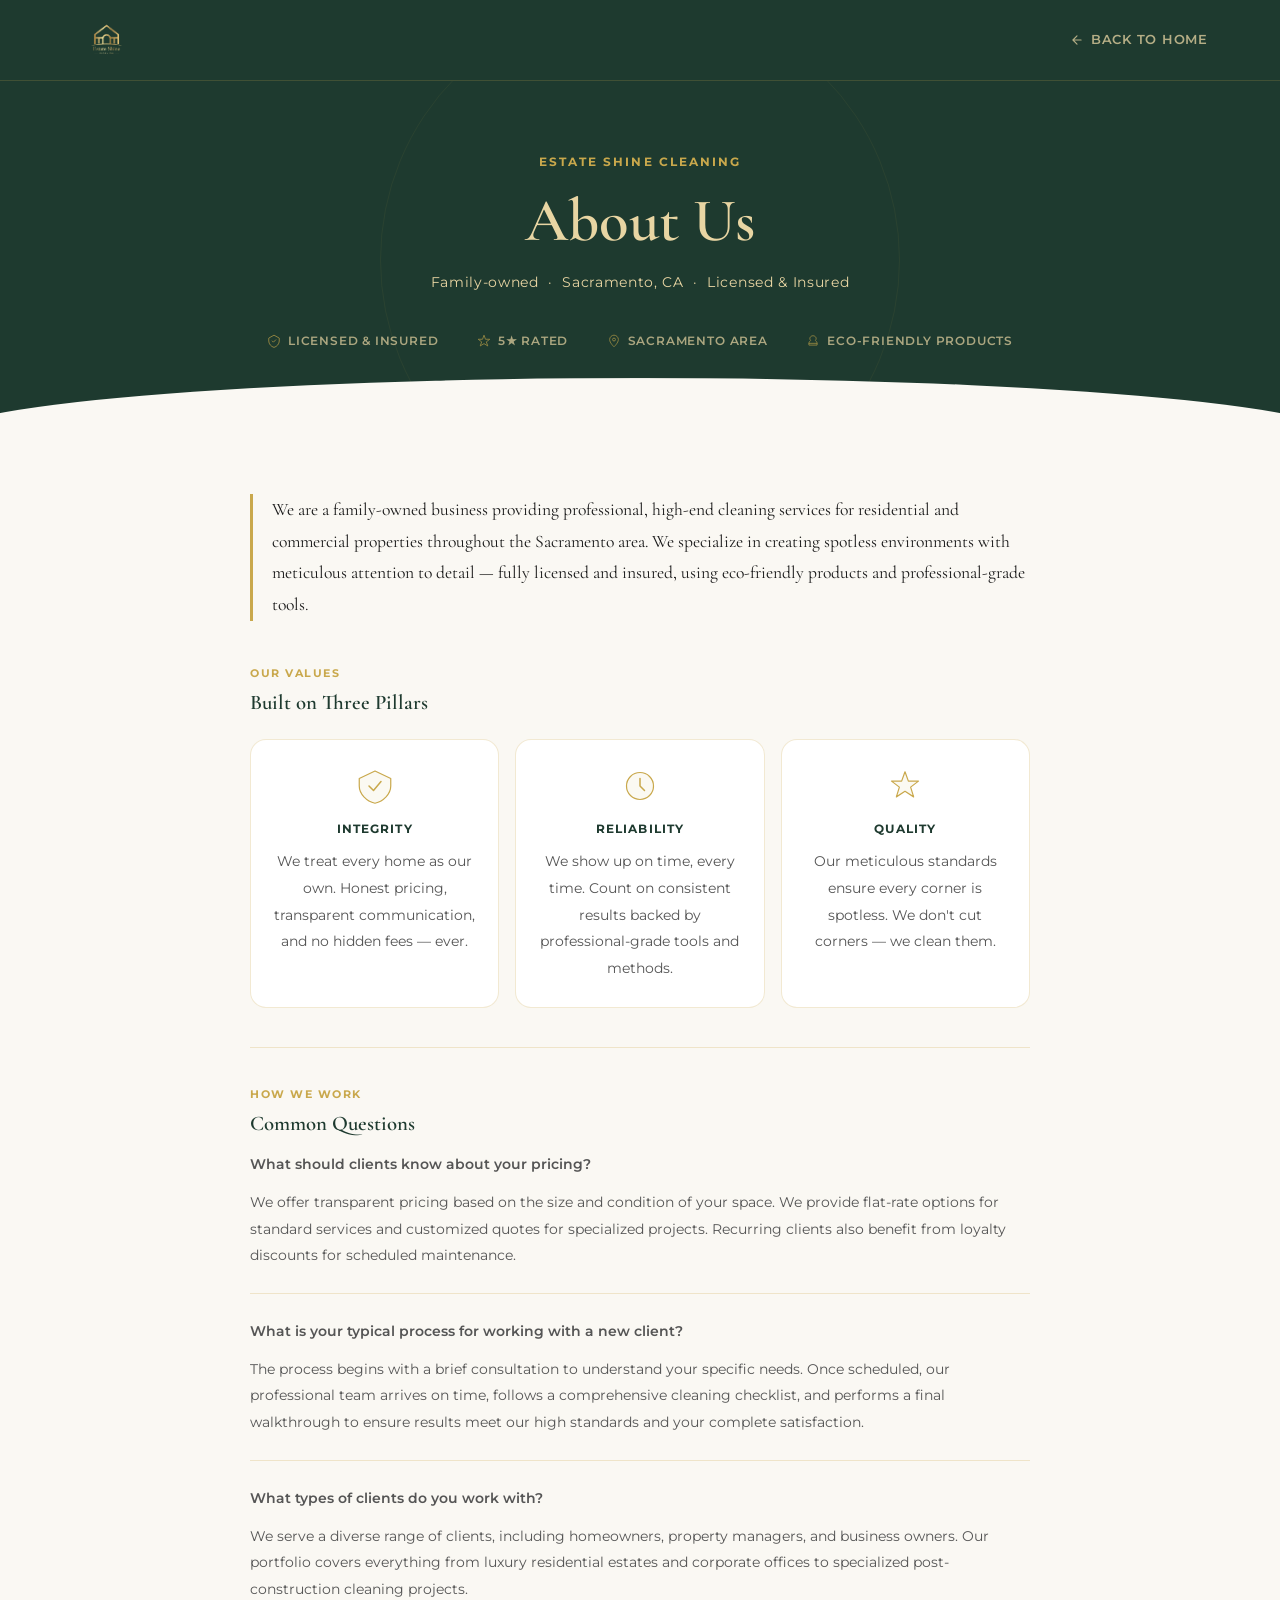
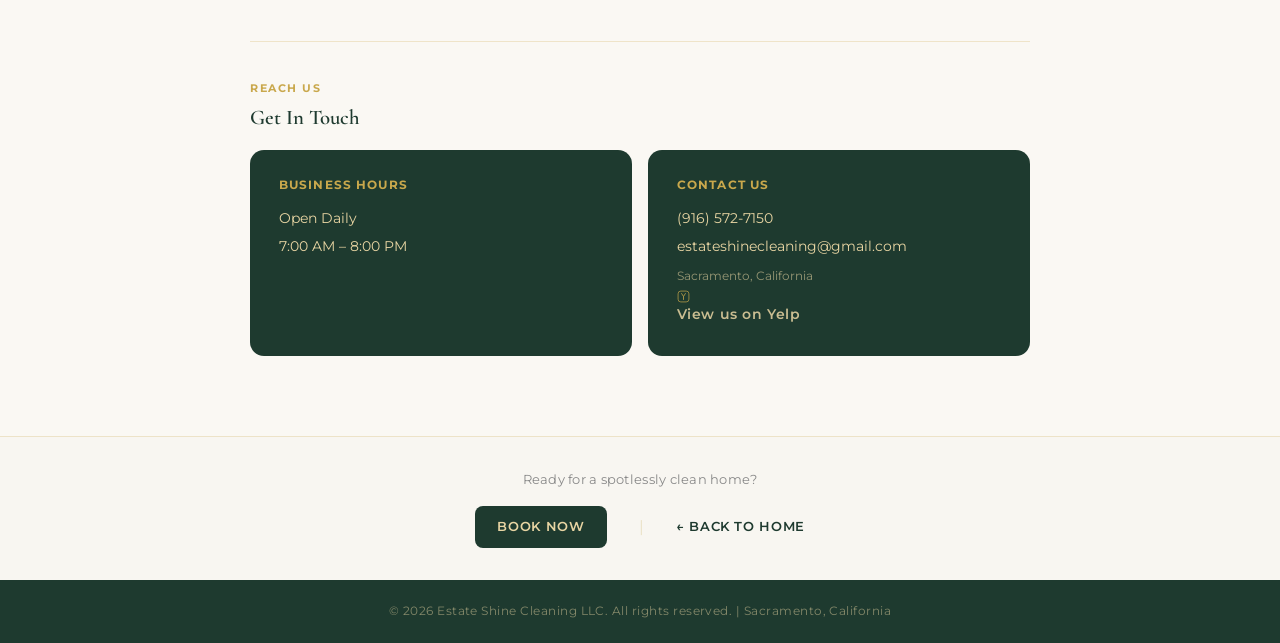
==== commit f6111f54: "-" ====
--- a/about-us.html
+++ b/about-us.html
@@ -170,7 +170,6 @@
     <div class="legal-cta__links">
       <a href="index.html#booking" class="cta-primary">Book Now</a>
       <span class="divider" aria-hidden="true">|</span>
-      <span class="divider" aria-hidden="true">|</span>
       <a href="index.html">← Back to Home</a>
     </div>
   </section>
